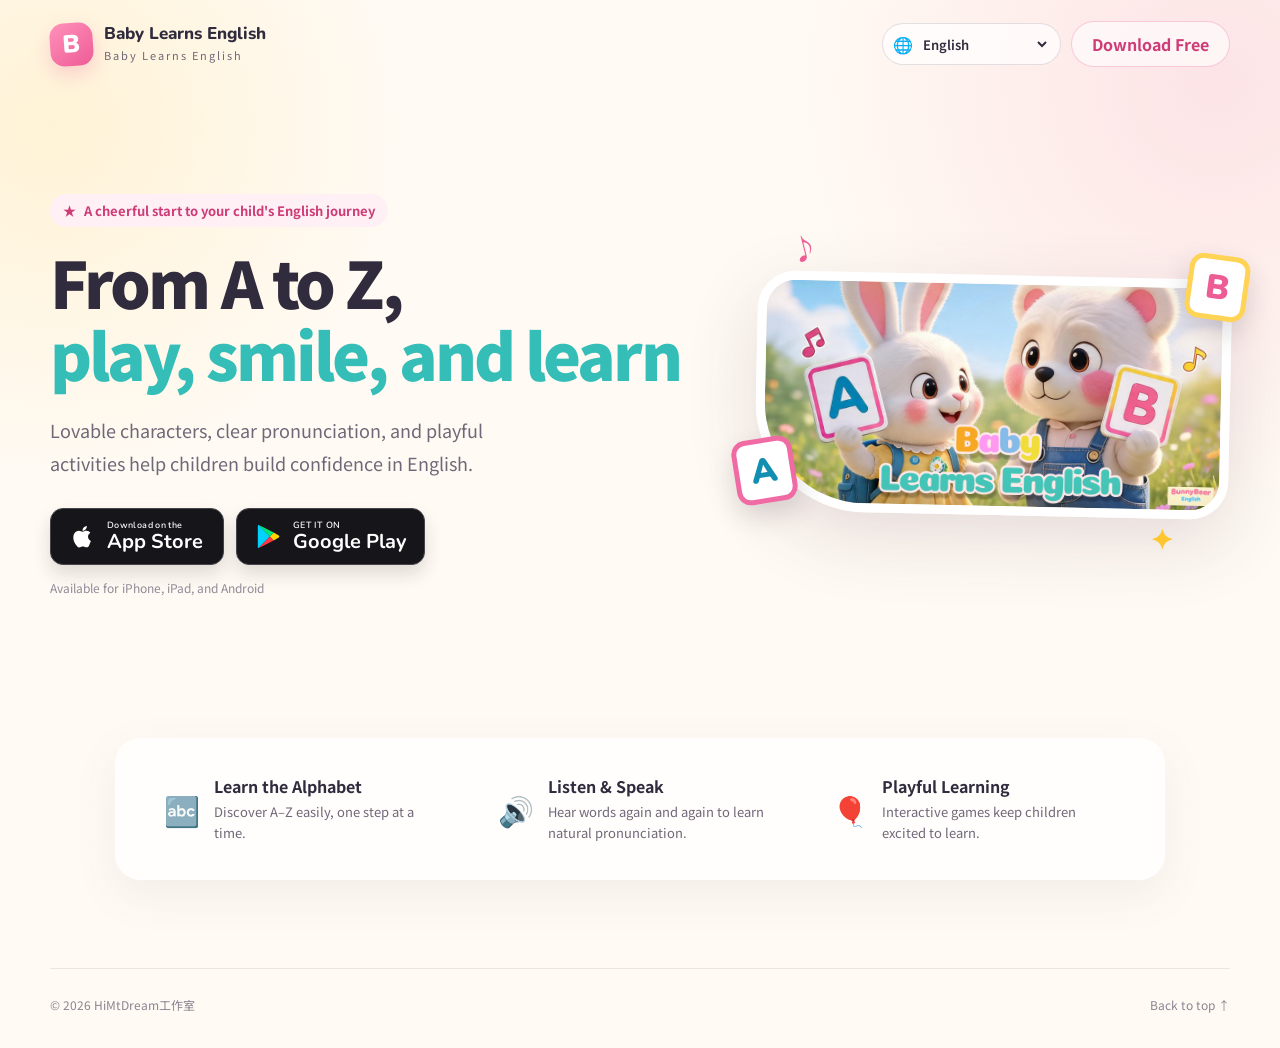
==== index.html @ d193bc9a "feat: 初次上傳" ====
<!doctype html>
<html lang="zh-Hant">
  <head>
    <meta charset="utf-8" />
    <meta name="viewport" content="width=device-width, initial-scale=1" />
    <meta name="theme-color" content="#fffaf3" />
    <meta
      name="description"
      content="Baby Learns English 寶貝學英文，陪孩子在遊戲與聲音中快樂學習英文字母。立即下載 iOS 或 Android App。"
    />
    <meta property="og:title" content="Baby Learns English｜寶貝學英文" />
    <meta
      property="og:description"
      content="陪孩子從 A 到 Z，在遊戲與聲音中快樂學英文。"
    />
    <meta property="og:image" content="res/1024_%20500.png" />
    <meta property="og:type" content="website" />
    <title>Baby Learns English｜寶貝學英文 App 下載</title>
    <link rel="stylesheet" href="styles.css" />
  </head>
  <body>
    <header class="site-header">
      <a class="brand" href="#top" aria-label="Baby Learns English">
        <span class="brand-mark" aria-hidden="true">B</span>
        <span>
          <strong>Baby Learns English</strong>
          <small data-i18n="appName">寶貝學英文</small>
        </span>
      </a>
      <div class="header-actions">
        <label class="language-picker">
          <span aria-hidden="true">🌐</span>
          <span class="sr-only" data-i18n="languageLabel">選擇語言</span>
          <select id="language-select" aria-label="選擇語言">
            <option value="zh-Hant">繁體中文</option>
            <option value="ja">日本語</option>
            <option value="id">Bahasa Indonesia</option>
            <option value="en">English</option>
            <option value="th">ไทย</option>
            <option value="vi">Tiếng Việt</option>
            <option value="ko">한국어</option>
          </select>
        </label>
        <a class="header-cta" href="#download" data-i18n="download">免費下載</a>
      </div>
    </header>

    <main id="top">
      <section class="hero" aria-labelledby="hero-title">
        <div class="hero-copy">
          <p class="eyebrow"><span aria-hidden="true">★</span> <span data-i18n="eyebrow">給孩子的英語啟蒙好夥伴</span></p>
          <h1 id="hero-title" data-i18n-html="hero">從 A 到 Z，<br /><em>開心玩、自然學</em></h1>
          <p class="lead" data-i18n="lead">
            用可愛角色、清楚發音與有趣互動，陪孩子建立學英文的第一份自信。
          </p>
          <div class="download-group" id="download" aria-label="App 下載連結">
            <a
              class="store-button apple"
              href="https://apps.apple.com/id6786215177"
              target="_blank"
              rel="noopener noreferrer"
              aria-label="前往 App Store 下載"
            >
              <svg viewBox="0 0 24 24" aria-hidden="true"><path d="M17.05 20.28c-.98.95-2.05.8-3.08.35-1.09-.46-2.09-.48-3.24 0-1.44.62-2.2.44-3.06-.35C2.79 15.25 3.51 7.59 9.05 7.31c1.26.07 2.14.69 2.88.74 1.11-.23 2.17-.89 3.35-.8 1.42.12 2.49.67 3.2 1.7-2.93 1.76-2.23 5.62.45 6.7-.54 1.42-1.24 2.84-1.88 4.63ZM12.03 7.25C11.88 5.14 13.6 3.4 15.57 3.23c.27 2.44-2.22 4.26-3.54 4.02Z" /></svg>
              <span><small>Download on the</small><strong>App Store</strong></span>
            </a>
            <a
              class="store-button google"
              href="https://play.google.com/store/apps/details?id=com.himydream.bunnycatch"
              target="_blank"
              rel="noopener noreferrer"
              aria-label="前往 Google Play 下載"
            >
              <svg viewBox="0 0 24 24" aria-hidden="true"><path fill="#00d2ff" d="M3.6 2.3a2 2 0 0 0-.45 1.28v16.84c0 .48.16.92.45 1.28l9.5-9.7-9.5-9.7Z"/><path fill="#ffd500" d="m16.27 8.76-3.17 3.23 3.18 3.25 3.87-2.2c1.13-.64 1.13-1.46 0-2.1l-3.88-2.18Z"/><path fill="#ff3a44" d="m3.6 21.7 12.68-6.46-3.18-3.25-9.5 9.71Z"/><path fill="#00e676" d="M3.6 2.3 13.1 12l3.17-3.24L3.6 2.3Z"/></svg>
              <span><small>GET IT ON</small><strong>Google Play</strong></span>
            </a>
          </div>
          <p class="download-note" data-i18n="deviceNote">支援 iPhone、iPad 與 Android 裝置</p>
        </div>

        <div class="hero-visual">
          <div class="spark spark-one" aria-hidden="true">✦</div>
          <div class="spark spark-two" aria-hidden="true">♪</div>
          <div class="image-frame">
            <img
              src="res/1024_%20500.png"
              alt="可愛兔兔和小熊拿著英文字母 A、B，一起學英文"
              width="1024"
              height="500"
            />
          </div>
          <span class="floating-card card-a" aria-hidden="true">A</span>
          <span class="floating-card card-b" aria-hidden="true">B</span>
        </div>
      </section>

      <section class="features" aria-label="App 特色">
        <article><span aria-hidden="true">🔤</span><div><h2 data-i18n="feature1Title">字母啟蒙</h2><p data-i18n="feature1Text">從基礎開始，輕鬆認識 A–Z。</p></div></article>
        <article><span aria-hidden="true">🔊</span><div><h2 data-i18n="feature2Title">聽說練習</h2><p data-i18n="feature2Text">跟著聲音反覆聽，自然熟悉發音。</p></div></article>
        <article><span aria-hidden="true">🎈</span><div><h2 data-i18n="feature3Title">趣味互動</h2><p data-i18n="feature3Text">在遊戲情境中，維持學習動力。</p></div></article>
      </section>
    </main>

    <footer>
      <p>
        © <span id="year"></span>
        <a href="https://himydream.me/" target="_blank" rel="noopener noreferrer">HiMtDream工作室</a>
      </p>
      <a href="#top" data-i18n="backToTop">回到上方 ↑</a>
    </footer>
    <script src="translations.js"></script>
  </body>
</html>
---- styles.css ----
@import url('https://fonts.googleapis.com/css2?family=Nunito:wght@600;700;800;900&family=Noto+Sans+TC:wght@400;600;700;800&display=swap');

:root {
  --ink: #302b3d;
  --muted: #6f6878;
  --pink: #ee5c96;
  --pink-dark: #ce3c77;
  --aqua: #35bdb7;
  --cream: #fffaf3;
  --white: #ffffff;
  --shadow: 0 24px 70px rgba(96, 65, 93, .16);
}

* { box-sizing: border-box; }
html { scroll-behavior: smooth; }
body {
  margin: 0;
  color: var(--ink);
  background:
    radial-gradient(circle at 4% 12%, rgba(255, 218, 111, .22), transparent 22rem),
    radial-gradient(circle at 95% 8%, rgba(238, 92, 150, .14), transparent 26rem),
    var(--cream);
  font-family: 'Noto Sans TC', sans-serif;
}
a { color: inherit; }

.site-header {
  width: min(1180px, calc(100% - 40px));
  height: 88px;
  margin: auto;
  display: flex;
  align-items: center;
  justify-content: space-between;
}
.brand { display: flex; align-items: center; gap: 11px; text-decoration: none; }
.brand-mark {
  width: 43px; height: 43px; display: grid; place-items: center;
  border-radius: 14px; background: linear-gradient(145deg, #ff91ba, var(--pink));
  color: white; font: 900 25px/1 'Nunito', sans-serif;
  box-shadow: 0 8px 20px rgba(238, 92, 150, .25); transform: rotate(-4deg);
}
.brand strong, .brand small { display: block; }
.brand strong { font: 800 17px/1.1 'Nunito', sans-serif; }
.brand small { margin-top: 3px; color: var(--muted); font-size: 11px; letter-spacing: .18em; }
.header-cta {
  padding: 10px 20px; color: var(--pink-dark); border: 1.5px solid rgba(238, 92, 150, .3);
  border-radius: 999px; background: rgba(255,255,255,.6); text-decoration: none; font-weight: 700;
}
.header-actions { display: flex; align-items: center; gap: 10px; }
.language-picker {
  height: 42px; display: flex; align-items: center; gap: 6px; padding: 0 10px;
  border: 1px solid rgba(111,104,120,.2); border-radius: 999px; background: rgba(255,255,255,.7);
}
.language-picker select {
  max-width: 145px; border: 0; outline: 0; color: var(--ink); background: transparent;
  font: 600 13px/1 'Noto Sans TC', sans-serif; cursor: pointer;
}
.sr-only {
  position: absolute; width: 1px; height: 1px; padding: 0; margin: -1px;
  overflow: hidden; clip: rect(0, 0, 0, 0); white-space: nowrap; border: 0;
}

.hero {
  width: min(1180px, calc(100% - 40px)); min-height: 650px; margin: auto;
  display: grid; grid-template-columns: .83fr 1.17fr; gap: clamp(35px, 6vw, 85px); align-items: center;
  padding: 46px 0 82px;
}
.eyebrow {
  display: inline-flex; align-items: center; gap: 8px; margin: 0 0 18px; padding: 7px 13px;
  color: var(--pink-dark); background: #fff0f6; border-radius: 999px; font-size: 13px; font-weight: 700;
}
h1 { margin: 0; font-size: clamp(43px, 5vw, 68px); line-height: 1.13; letter-spacing: -.045em; font-weight: 900; }
h1 em { color: var(--aqua); font-style: normal; white-space: nowrap; }
.lead { max-width: 470px; margin: 24px 0 28px; color: var(--muted); font-size: 18px; line-height: 1.85; }
.download-group { display: flex; flex-wrap: wrap; gap: 12px; }
.store-button {
  min-width: 174px; height: 57px; display: flex; align-items: center; gap: 10px; padding: 8px 17px;
  color: white; background: #16151a; border: 1px solid #46434d; border-radius: 13px;
  text-decoration: none; box-shadow: 0 9px 18px rgba(33, 28, 38, .14); transition: transform .2s, box-shadow .2s;
}
.store-button:hover { transform: translateY(-3px); box-shadow: 0 13px 26px rgba(33, 28, 38, .22); }
.store-button:focus-visible, .header-cta:focus-visible { outline: 3px solid #ffc3da; outline-offset: 3px; }
.store-button svg { width: 29px; height: 29px; fill: white; flex: 0 0 auto; }
.store-button span, .store-button small, .store-button strong { display: block; }
.store-button small { font: 600 9px/1 'Nunito', sans-serif; letter-spacing: .04em; }
.store-button strong { margin-top: 2px; font: 700 20px/1 'Nunito', sans-serif; }
.download-note { margin: 14px 0 0; color: #918a98; font-size: 12px; }

.hero-visual { position: relative; min-width: 0; }
.image-frame {
  position: relative; overflow: hidden; border: 9px solid white; border-radius: 38px 38px 38px 110px;
  box-shadow: var(--shadow); transform: rotate(1.2deg); isolation: isolate;
}
.image-frame::after { content: ''; position: absolute; inset: 0; box-shadow: inset 0 0 30px rgba(46, 37, 66, .08); pointer-events: none; }
.image-frame img { display: block; width: 100%; height: auto; }
.floating-card {
  position: absolute; z-index: 2; width: 61px; height: 65px; display: grid; place-items: center;
  background: white; border: 5px solid; border-radius: 14px; font: 900 34px/1 'Nunito', sans-serif;
  box-shadow: 0 12px 27px rgba(60, 48, 69, .18);
}
.card-a { left: -22px; bottom: 5%; color: #128fb0; border-color: #f06ba4; transform: rotate(-9deg); }
.card-b { right: -18px; top: -20px; color: var(--pink); border-color: #ffd353; transform: rotate(8deg); }
.spark { position: absolute; z-index: 3; font-size: 28px; font-weight: 900; }
.spark-one { right: 12%; bottom: -43px; color: #ffc62f; }
.spark-two { left: 7%; top: -48px; color: var(--pink); transform: rotate(-14deg); }

.features {
  width: min(1050px, calc(100% - 40px)); margin: 0 auto 88px; padding: 28px 34px;
  display: grid; grid-template-columns: repeat(3, 1fr); gap: 22px; background: rgba(255,255,255,.72);
  border: 1px solid rgba(255,255,255,.9); border-radius: 26px; box-shadow: 0 15px 45px rgba(107, 87, 110, .08);
}
.features article { display: flex; align-items: center; gap: 14px; padding: 7px 14px; }
.features article > span { font-size: 29px; }
.features h2 { margin: 0 0 4px; font-size: 16px; }
.features p { margin: 0; color: var(--muted); font-size: 13px; line-height: 1.6; }
footer {
  width: min(1180px, calc(100% - 40px)); margin: auto; padding: 27px 0 35px; display: flex;
  justify-content: space-between; border-top: 1px solid rgba(111,104,120,.14); color: #8c8492; font-size: 12px;
}
footer p { margin: 0; } footer a { text-decoration: none; }

@media (max-width: 850px) {
  .hero { grid-template-columns: 1fr; padding-top: 35px; text-align: center; }
  .hero-copy { display: flex; flex-direction: column; align-items: center; }
  .hero-visual { grid-row: 1; width: min(650px, 100%); margin: auto; }
  .features { grid-template-columns: 1fr; max-width: 560px; }
  .features article { justify-content: flex-start; }
}
@media (max-width: 520px) {
  .site-header, .hero, footer { width: min(100% - 28px, 1180px); }
  .site-header { height: 72px; }
  .header-cta { padding: 8px 14px; font-size: 13px; }
  .language-picker { height: 38px; padding: 0 8px; }
  .language-picker select { width: 76px; font-size: 12px; }
  .brand strong { font-size: 14px; } .brand small { font-size: 9px; }
  .brand-mark { width: 38px; height: 38px; }
  .hero { gap: 44px; padding: 25px 0 60px; }
  .image-frame { border-width: 5px; border-radius: 24px 24px 24px 58px; }
  .floating-card { width: 45px; height: 48px; border-width: 3px; font-size: 25px; }
  .card-a { left: -5px; bottom: -18px; } .card-b { right: -3px; top: -17px; }
  .spark { display: none; }
  h1 { font-size: clamp(38px, 11.5vw, 52px); }
  .lead { margin-top: 18px; font-size: 16px; }
  .download-group { width: 100%; flex-direction: column; }
  .store-button { width: 100%; justify-content: center; }
  .features { width: calc(100% - 28px); margin-bottom: 55px; padding: 22px 18px; }
}

@media (max-width: 390px) {
  .header-cta { display: none; }
}

@media (prefers-reduced-motion: reduce) {
  html { scroll-behavior: auto; }
  .store-button { transition: none; }
}
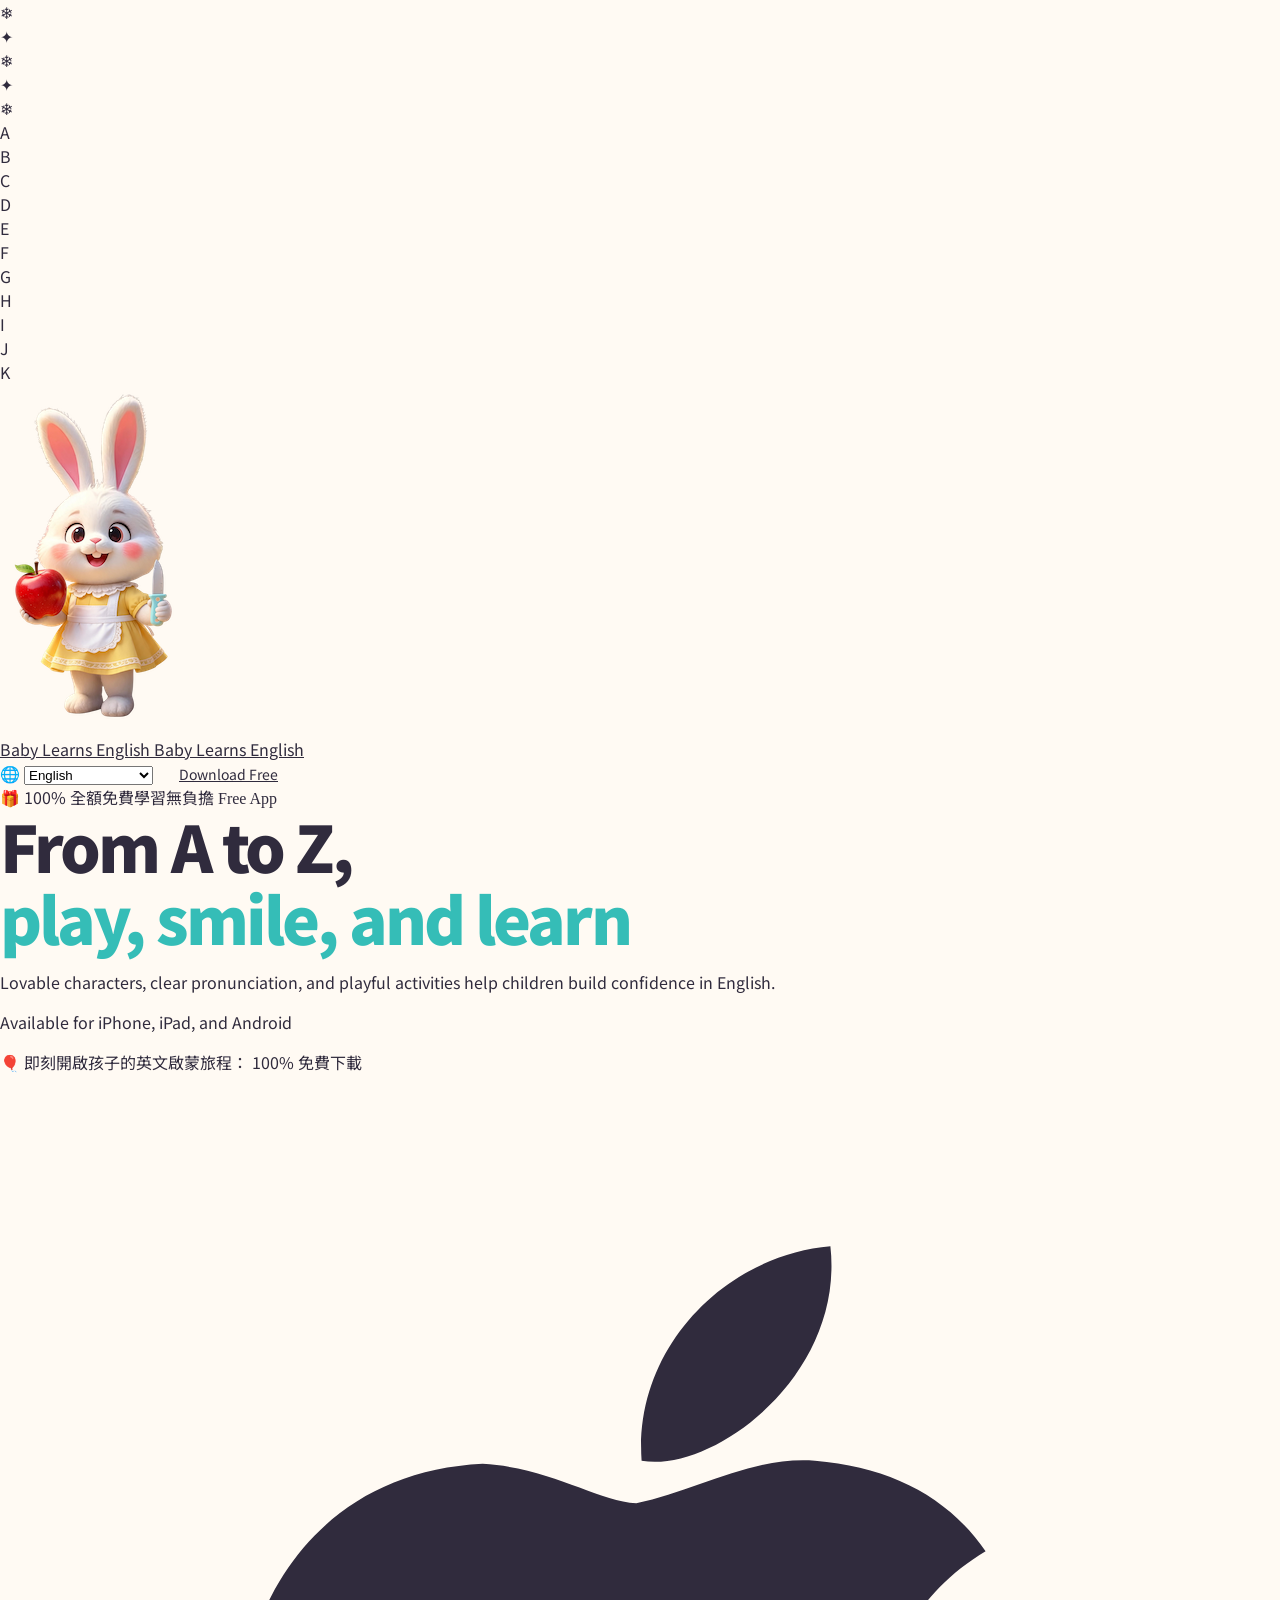
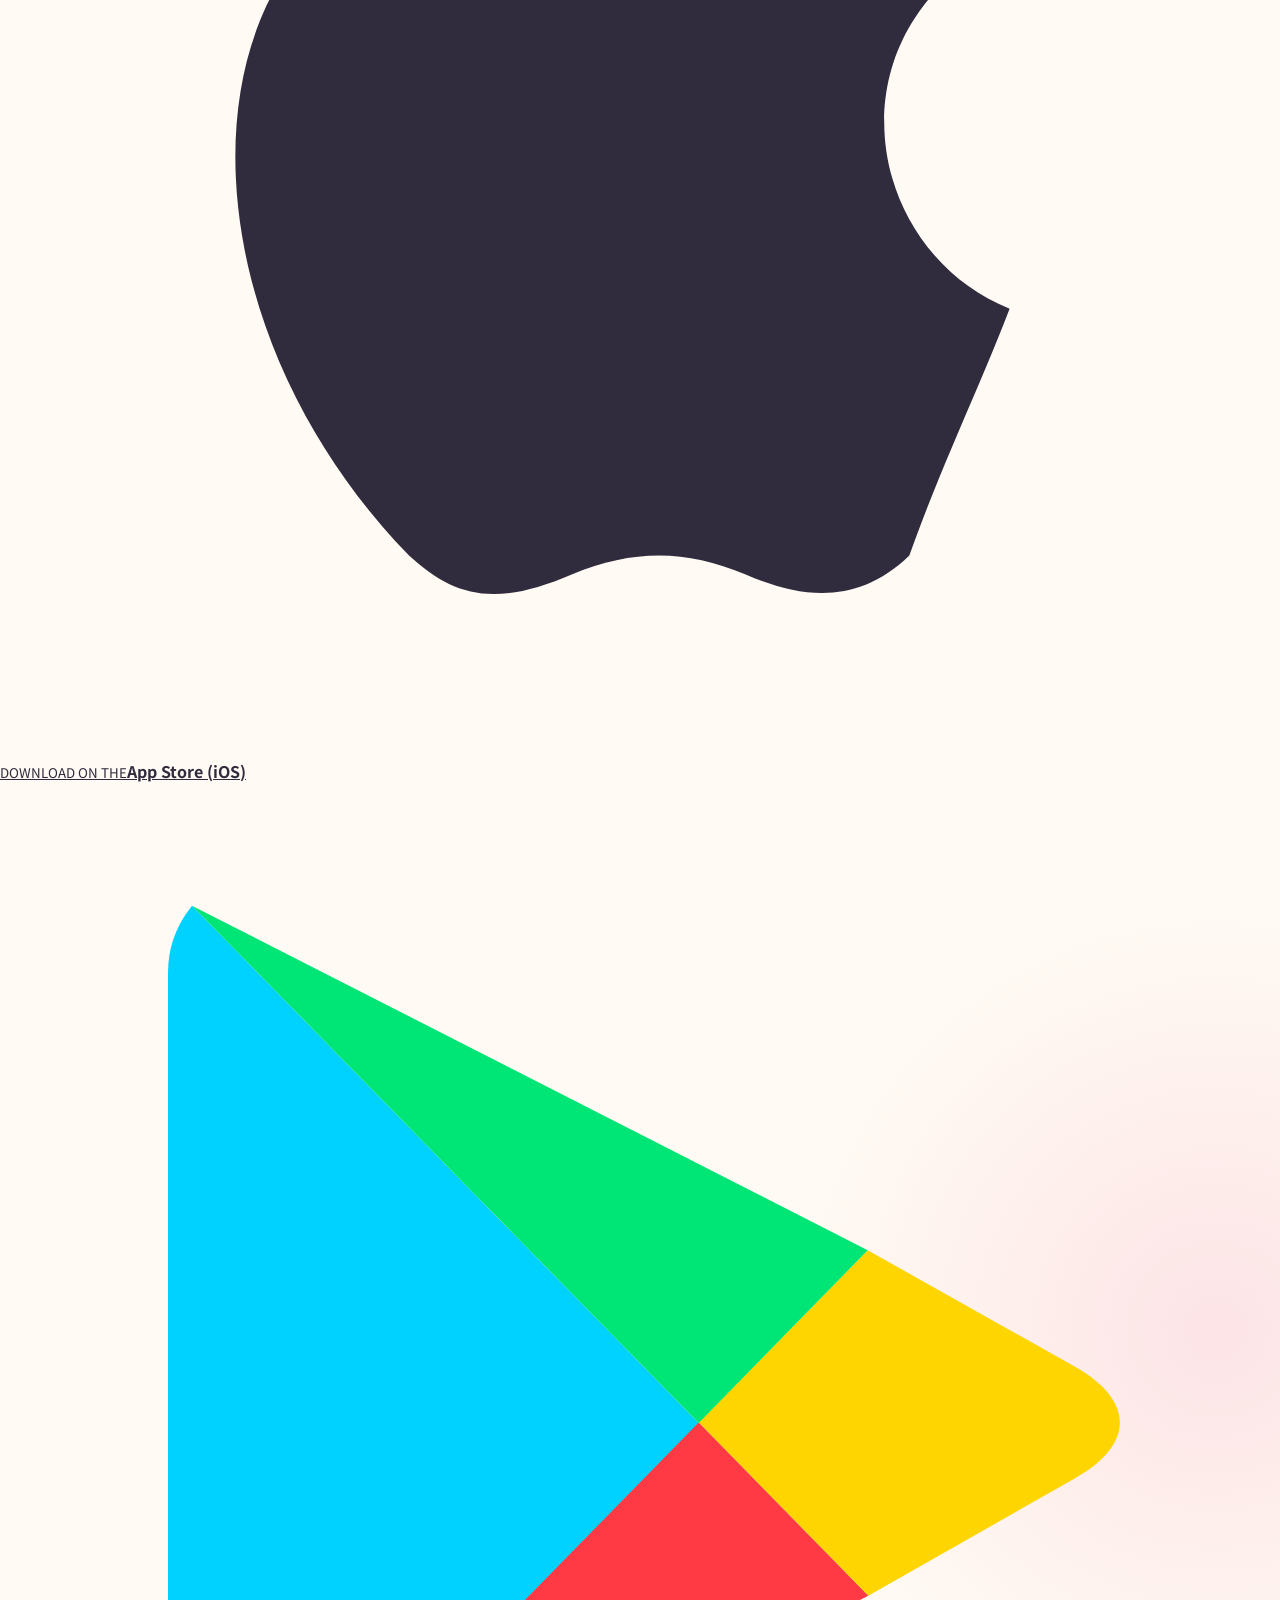
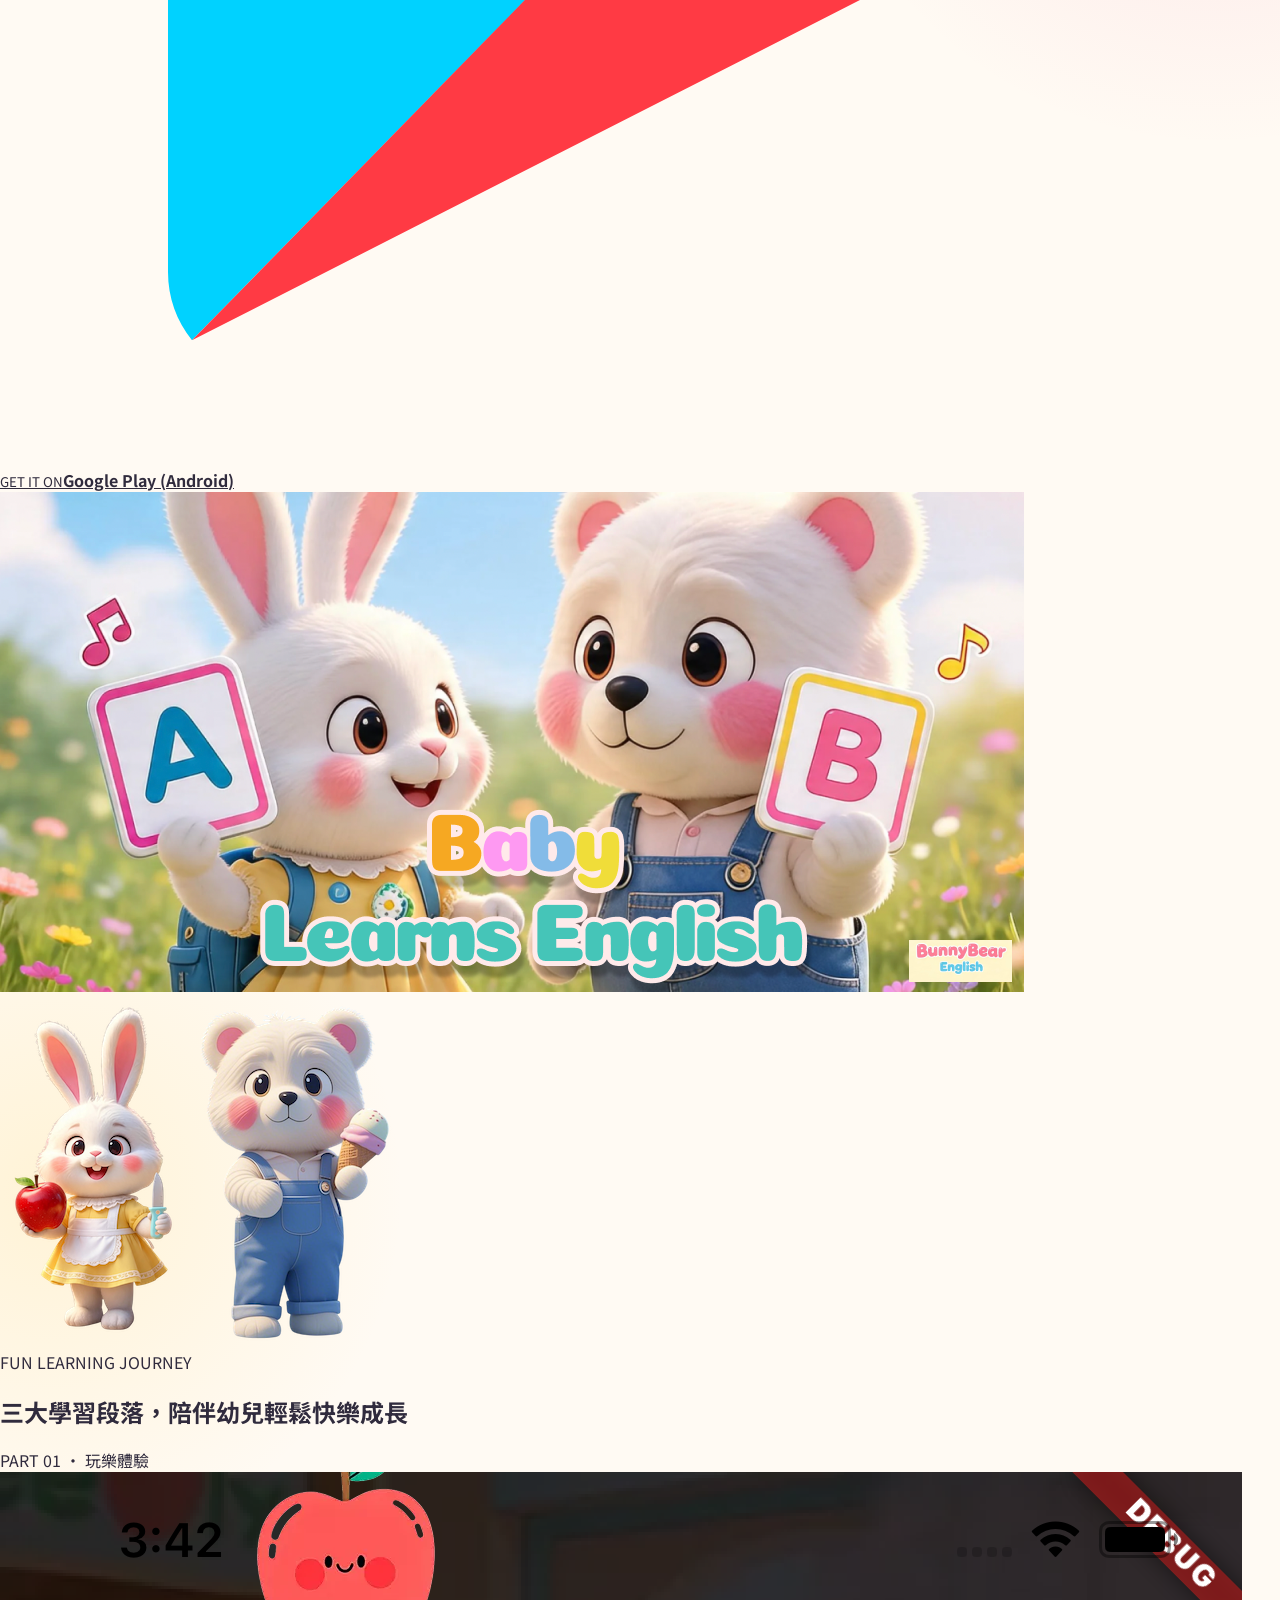
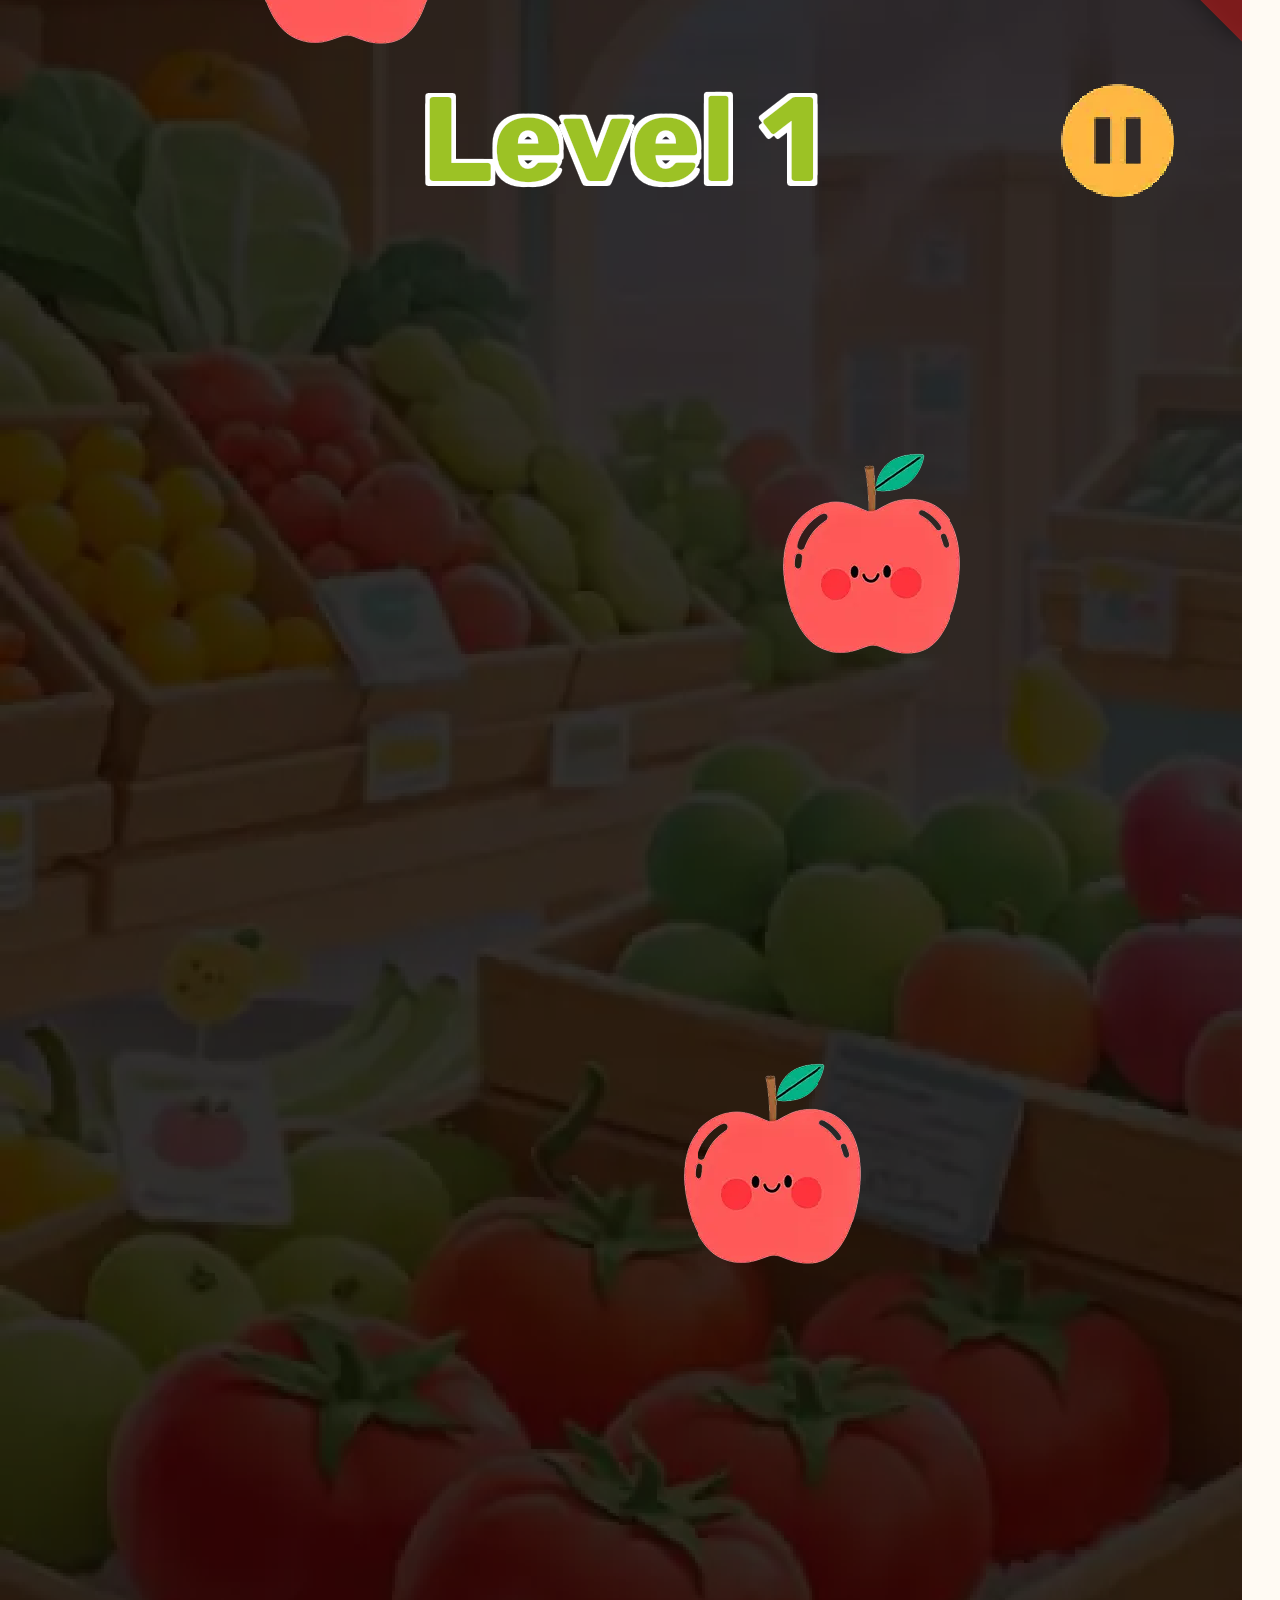
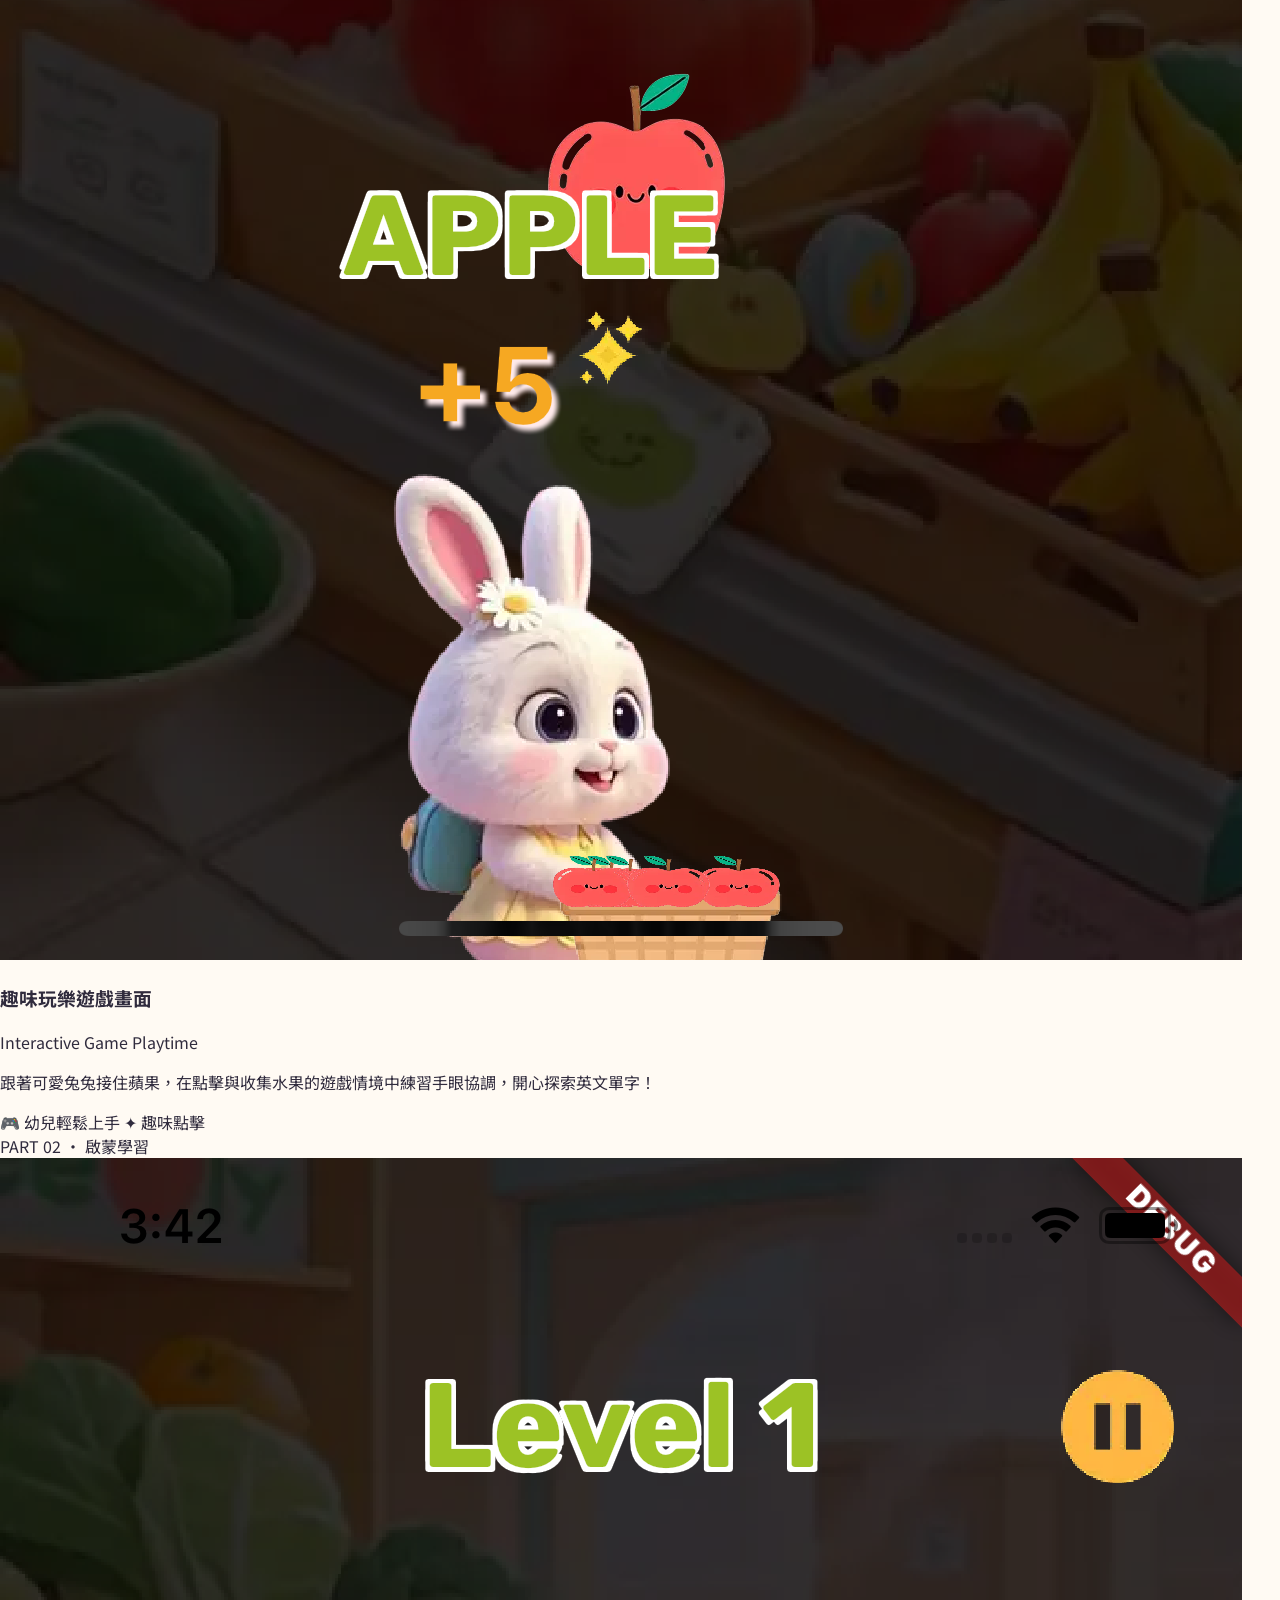
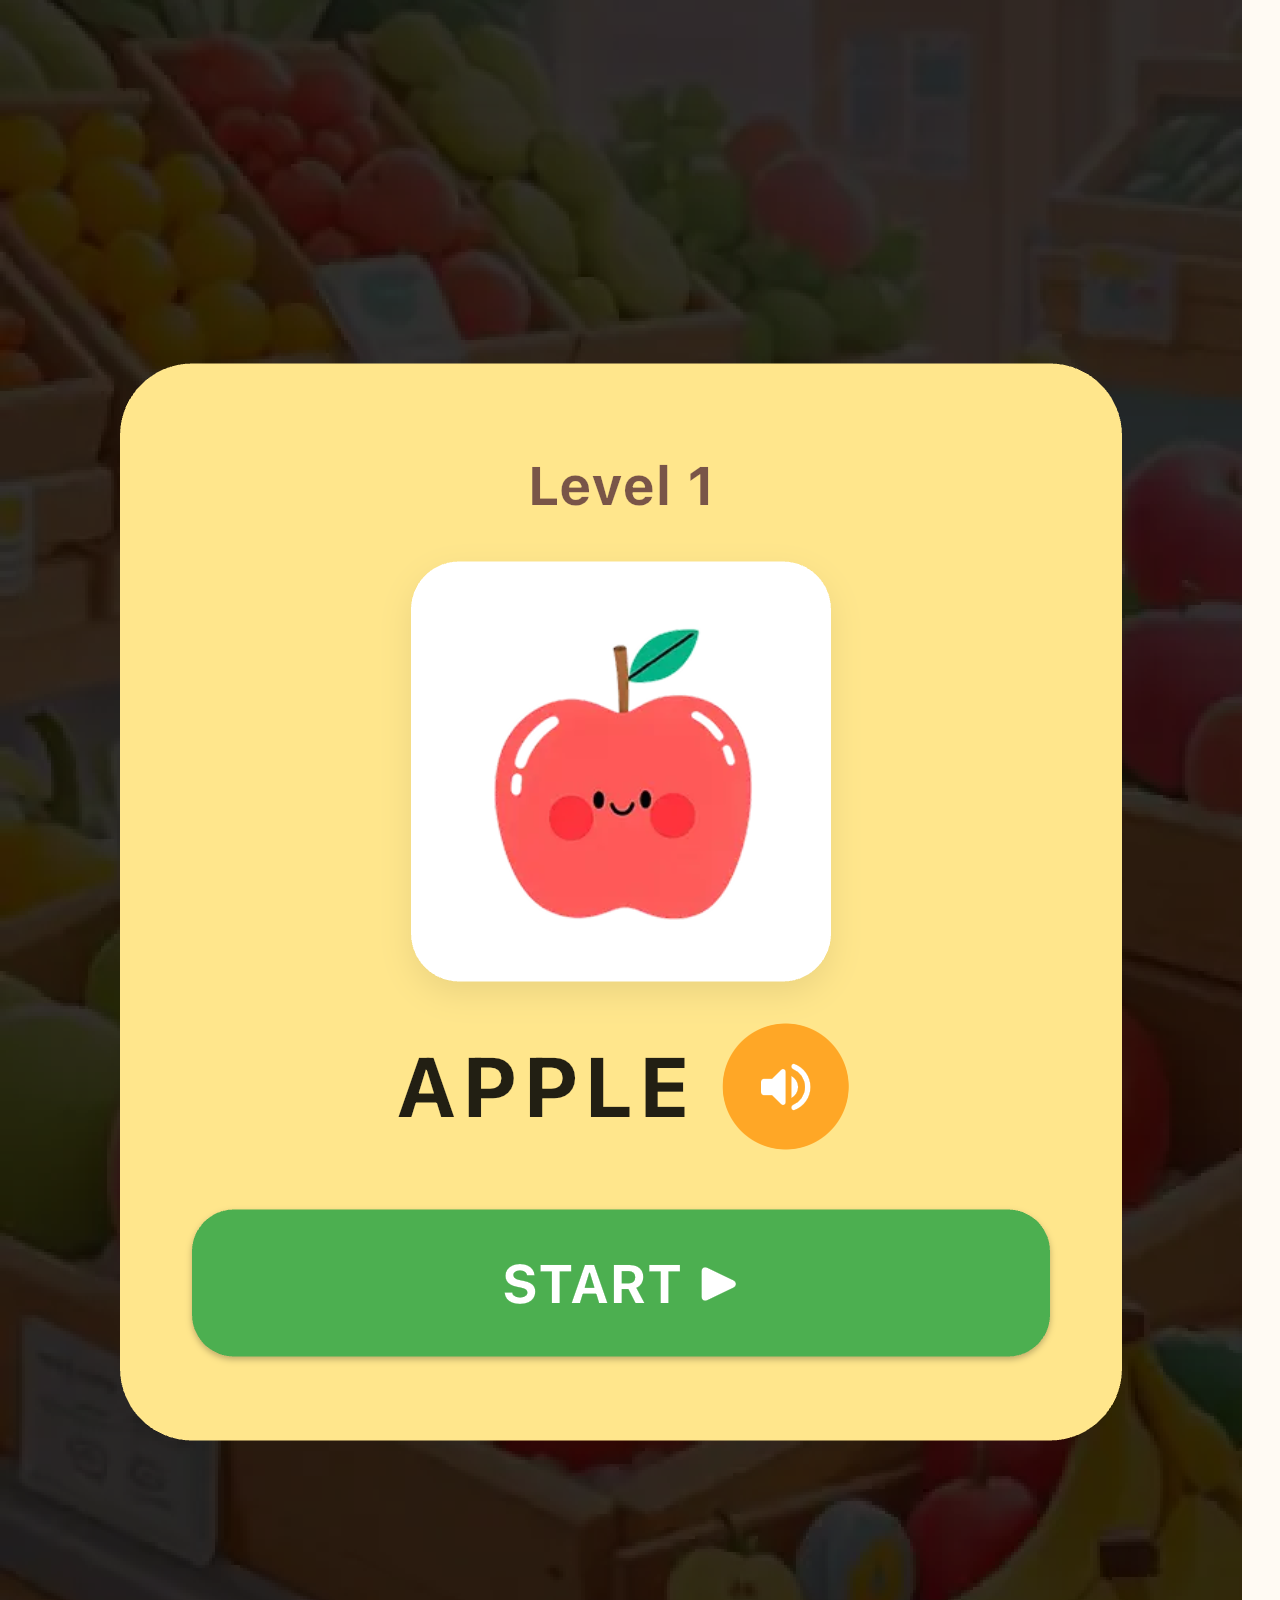
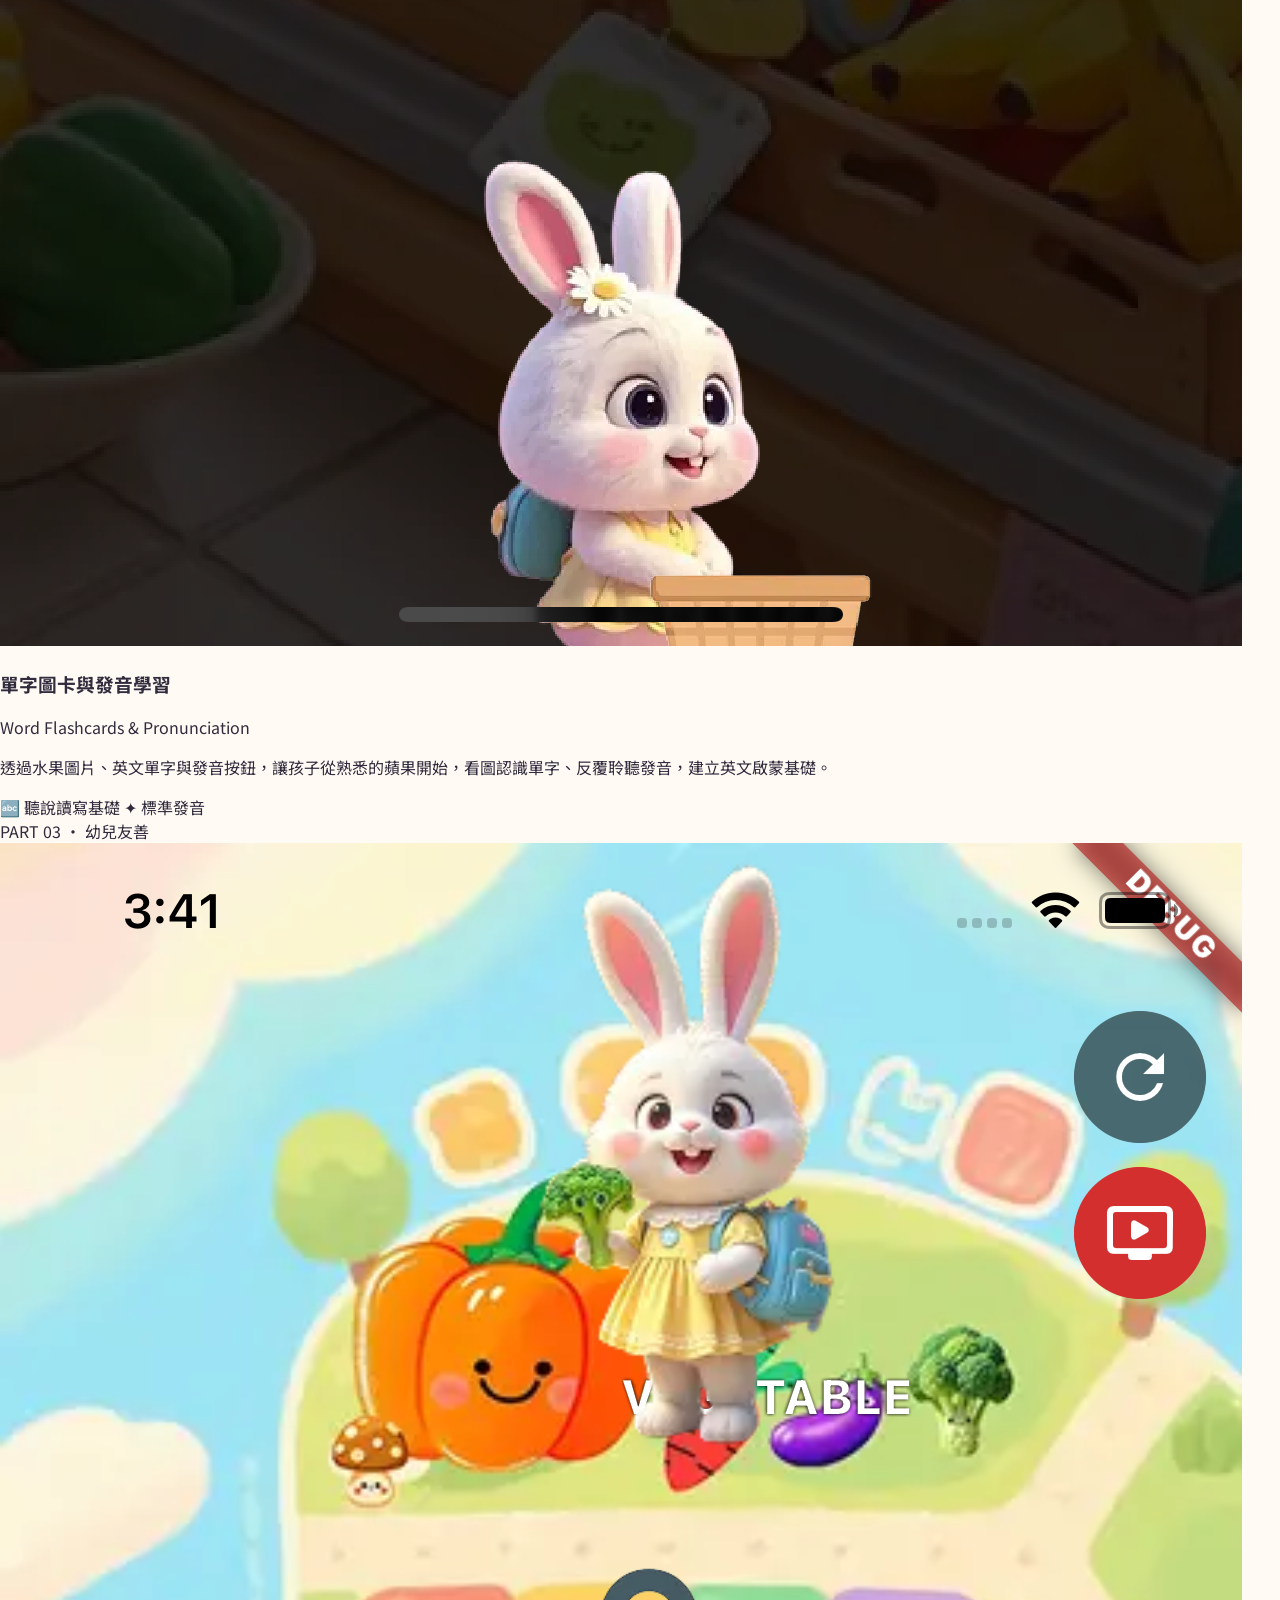
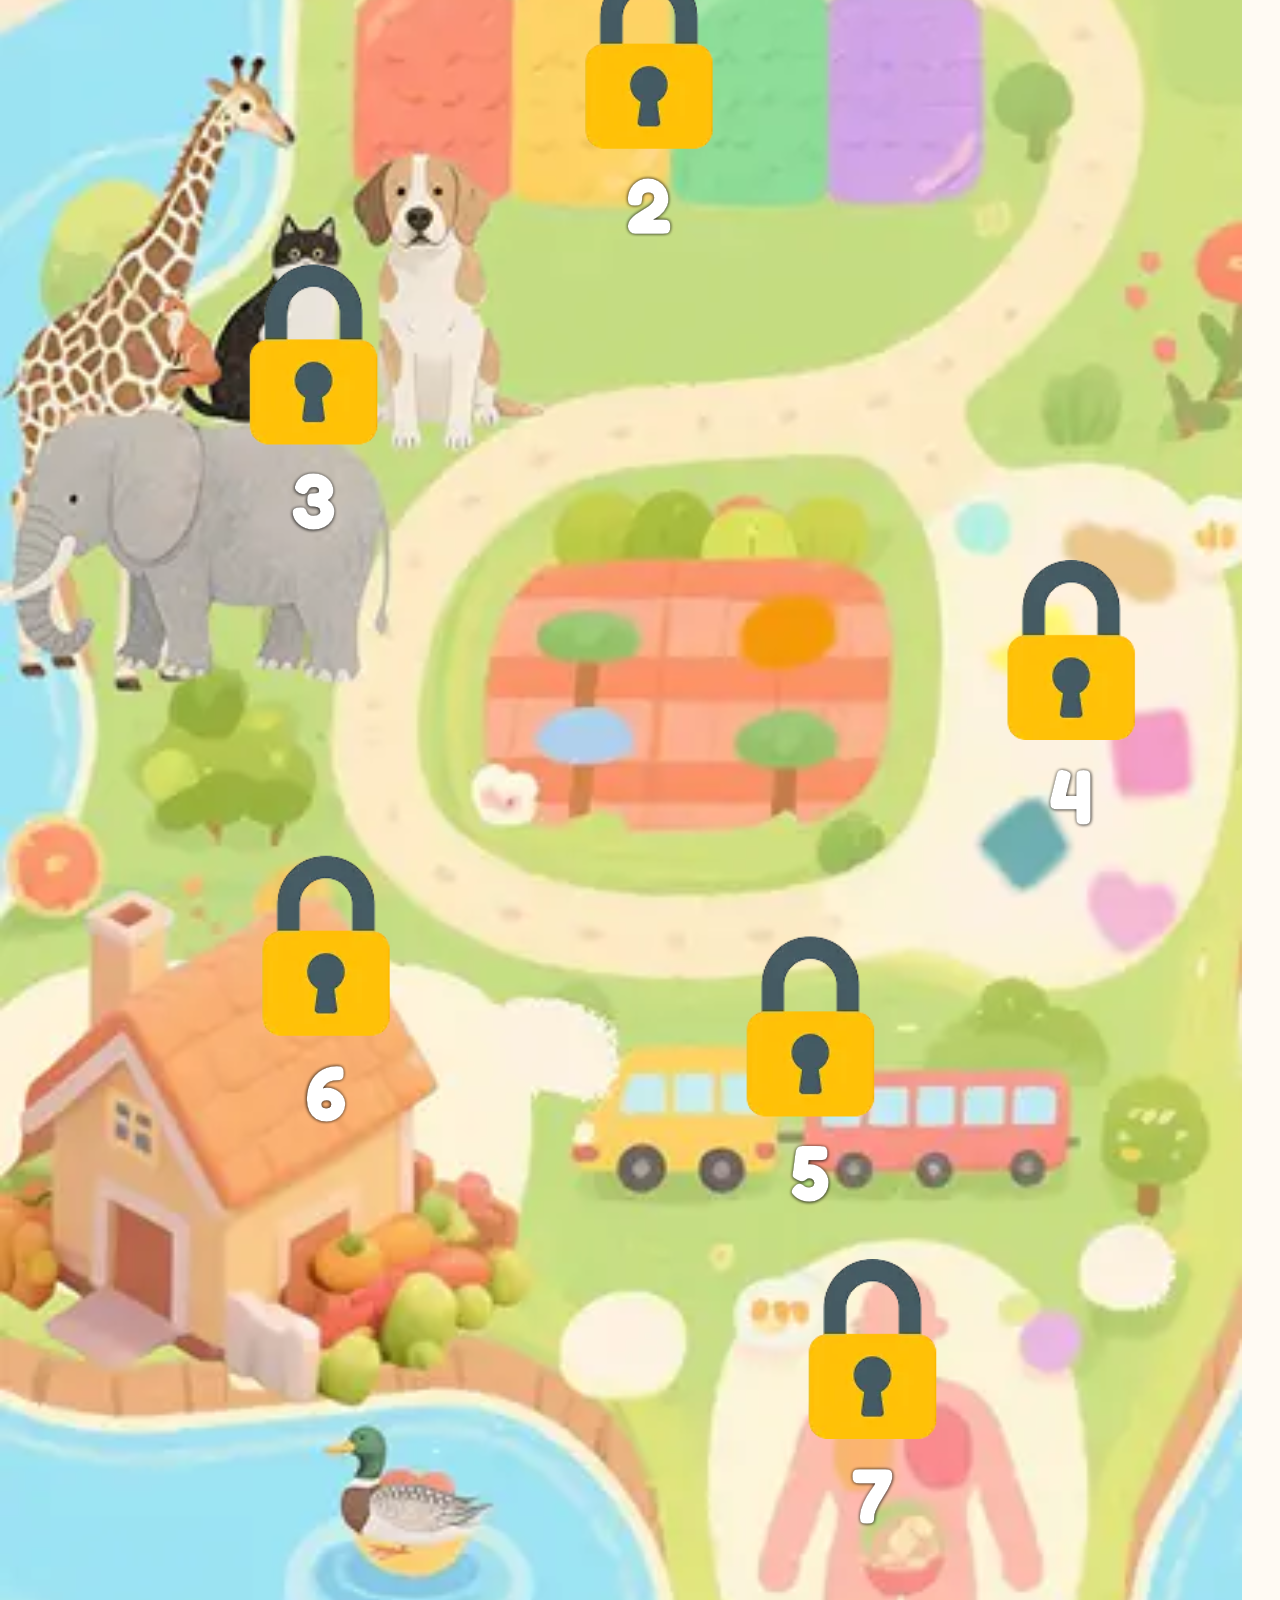
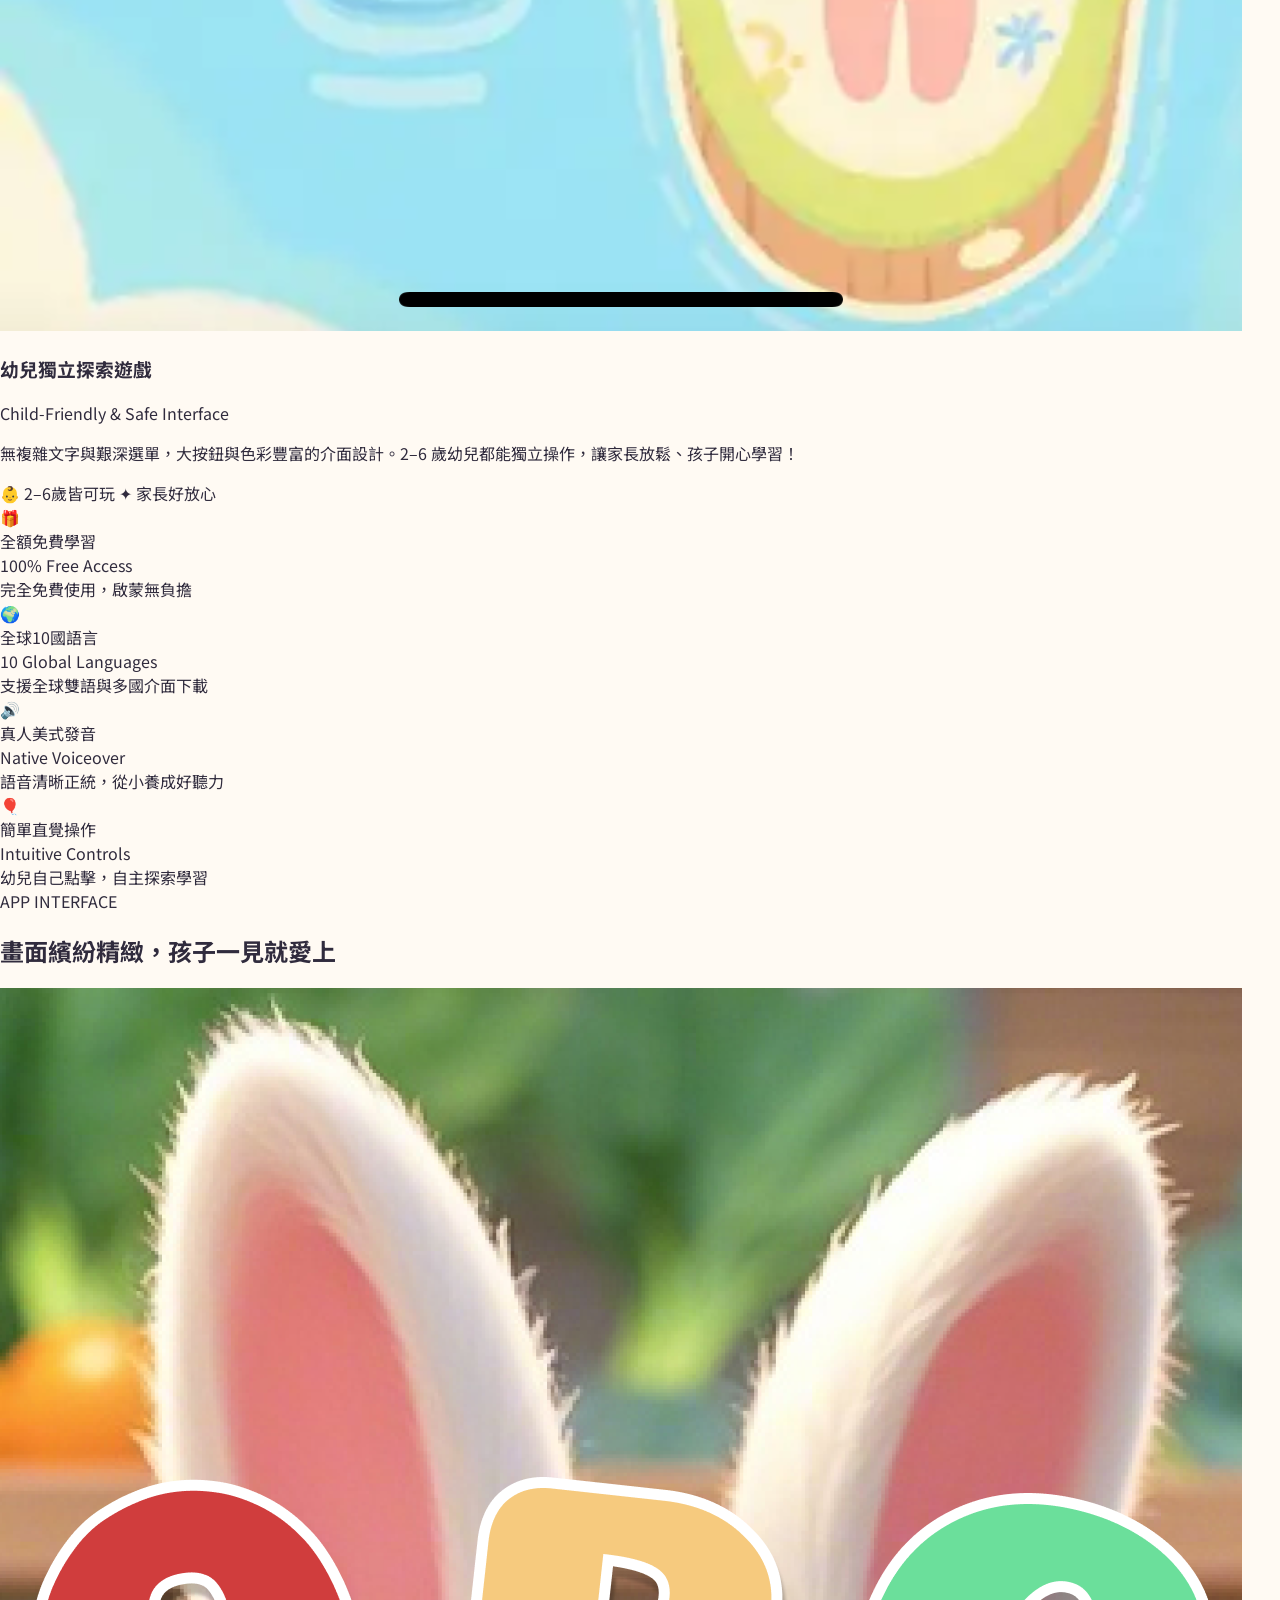
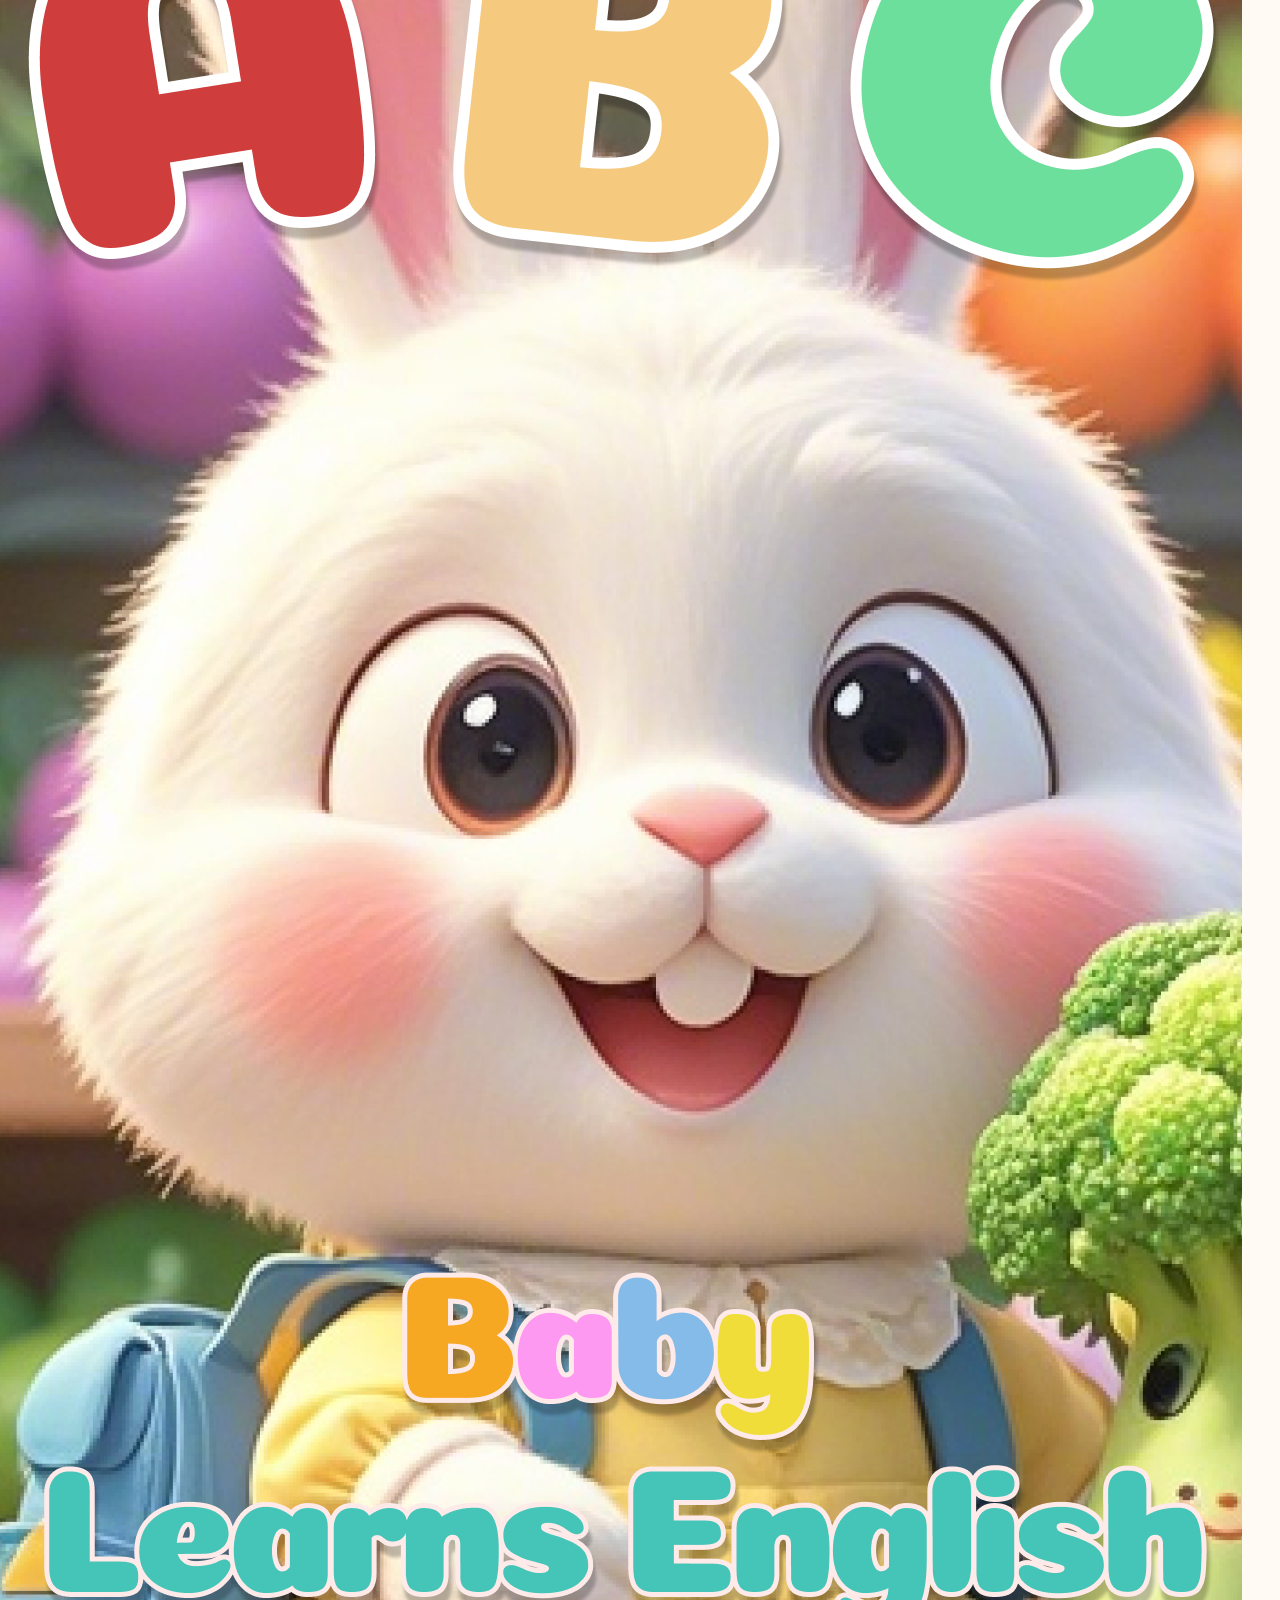
==== commit f7d548a7: "feat: 落地頁改版." ====
--- a/index.html
+++ b/index.html
@@ -6,29 +6,75 @@
     <meta name="theme-color" content="#fffaf3" />
     <meta
       name="description"
-      content="Baby Learns English 寶貝學英文，陪孩子在遊戲與聲音中快樂學習英文字母。立即下載 iOS 或 Android App。"
+      content="寶貝學英文｜適合幼兒的英文字母與發音學習 App。透過可愛角色、聲音與趣味互動，陪孩子從 A 到 Z 開心學英文，支援 iPhone、iPad 與 Android。"
     />
-    <meta property="og:title" content="Baby Learns English｜寶貝學英文" />
+    <meta name="robots" content="index,follow,max-image-preview:large" />
+    <meta property="og:title" content="寶貝學英文｜幼兒英語學習 App 下載" />
     <meta
       property="og:description"
-      content="陪孩子從 A 到 Z，在遊戲與聲音中快樂學英文。"
+      content="適合幼兒的英文字母與發音學習 App，陪孩子從 A 到 Z 開心學英文。"
     />
-    <meta property="og:image" content="res/1024_%20500.png" />
+    <meta property="og:image" content="https://qn5566.github.io/BabayLearnEnglish/res/1024_%20500.png" />
     <meta property="og:type" content="website" />
-    <title>Baby Learns English｜寶貝學英文 App 下載</title>
+    <link rel="canonical" href="https://qn5566.github.io/BabayLearnEnglish/" />
+    <meta property="og:url" content="https://qn5566.github.io/BabayLearnEnglish/" />
+    <meta name="twitter:card" content="summary_large_image" />
+    <title>寶貝學英文｜幼兒英語學習 App 下載</title>
     <link rel="stylesheet" href="styles.css" />
+    <script type="application/ld+json">
+      {
+        "@context": "https://schema.org",
+        "@type": "MobileApplication",
+        "name": "寶貝學英文",
+        "alternateName": "Baby Learns English",
+        "applicationCategory": "EducationalApplication",
+        "operatingSystem": "iOS, Android",
+        "description": "適合幼兒的英文字母與發音學習 App，透過可愛角色與趣味互動陪孩子從 A 到 Z 開心學英文。",
+        "downloadUrl": [
+          "https://apps.apple.com/app/id6786215177",
+          "https://play.google.com/store/apps/details?id=com.himydream.bunnycatch"
+        ],
+        "offers": { "@type": "Offer", "price": "0", "priceCurrency": "TWD" }
+      }
+    </script>
   </head>
   <body>
-    <header class="site-header">
-      <a class="brand" href="#top" aria-label="Baby Learns English">
-        <span class="brand-mark" aria-hidden="true">B</span>
-        <span>
-          <strong>Baby Learns English</strong>
-          <small data-i18n="appName">寶貝學英文</small>
-        </span>
+<div class="ble-wp-landing" id="ble-top">
+
+  <!-- ✨ 特效：萌萌飄雪 + 飄浮英文字母 A B C D E F G H I J K -->
+  <div class="ble-bg-floating" aria-hidden="true">
+    <div class="ble-snowflake ble-snow-1">❄</div>
+    <div class="ble-snowflake ble-snow-2">✦</div>
+    <div class="ble-snowflake ble-snow-3">❄</div>
+    <div class="ble-snowflake ble-snow-4">✦</div>
+    <div class="ble-snowflake ble-snow-5">❄</div>
+
+    <div class="ble-letter ble-l-a">A</div>
+    <div class="ble-letter ble-l-b">B</div>
+    <div class="ble-letter ble-l-c">C</div>
+    <div class="ble-letter ble-l-d">D</div>
+    <div class="ble-letter ble-l-e">E</div>
+    <div class="ble-letter ble-l-f">F</div>
+    <div class="ble-letter ble-l-g">G</div>
+    <div class="ble-letter ble-l-h">H</div>
+    <div class="ble-letter ble-l-i">I</div>
+    <div class="ble-letter ble-l-j">J</div>
+    <div class="ble-letter ble-l-k">K</div>
+  </div>
+
+  <div class="ble-shell">
+    <!-- 頂部導覽列 (含有超大醒目 App Icon) -->
+    <nav class="ble-nav" aria-label="頁面導覽">
+      <a class="ble-brand" href="#ble-top">
+        <div class="ble-brand-icon-wrap">
+          <img width="196" height="348" class="ble-app-icon-img" src="res/icon/g7.png" alt="寶貝學英文兔兔角色">
+        </div>
+        <div>
+          <span class="ble-brand-title" data-i18n="appName">寶貝學英文</span>
+          <span class="ble-brand-sub">Baby Learns English</span>
+        </div>
       </a>
-      <div class="header-actions">
-        <label class="language-picker">
+      <div class="ble-nav-actions"><label class="ble-language-picker">
           <span aria-hidden="true">🌐</span>
           <span class="sr-only" data-i18n="languageLabel">選擇語言</span>
           <select id="language-select" aria-label="選擇語言">
@@ -40,74 +86,278 @@
             <option value="vi">Tiếng Việt</option>
             <option value="ko">한국어</option>
           </select>
-        </label>
-        <a class="header-cta" href="#download" data-i18n="download">免費下載</a>
-      </div>
-    </header>
-
-    <main id="top">
-      <section class="hero" aria-labelledby="hero-title">
-        <div class="hero-copy">
-          <p class="eyebrow"><span aria-hidden="true">★</span> <span data-i18n="eyebrow">給孩子的英語啟蒙好夥伴</span></p>
-          <h1 id="hero-title" data-i18n-html="hero">從 A 到 Z，<br /><em>開心玩、自然學</em></h1>
-          <p class="lead" data-i18n="lead">
-            用可愛角色、清楚發音與有趣互動，陪孩子建立學英文的第一份自信。
+        </label><a class="ble-store ble-store-android" style="height:44px; padding:0 22px; font-size:14px;" href="#ble-download" data-i18n="download">免費下載</a></div>
+    </nav>
+
+    <!-- 首頁 Hero 主視覺 -->
+    <main>
+    <section class="ble-hero" aria-labelledby="hero-title">
+      <div class="ble-hero-grid">
+        <div>
+          <!-- ✨ 亮點：免費宣告 Badge -->
+          <div class="ble-free-badge">
+            <span>🎁 100% 全額免費學習無負擔</span>
+            <span style="font-family:'Fredoka', cursive;">Free App</span>
+          </div>
+
+          <!-- ✨ 可愛繽紛標題 (粉綠與淺藍膠囊包覆) -->
+          <h1 class="ble-title" id="hero-title" data-i18n-html="hero">
+            <span class="ble-t-pink">從 A 到 Z，</span><br>
+            陪孩子<span class="ble-t-blue">開心玩</span>、<span class="ble-t-orange">自然學</span>
+            <span class="ble-en-sub">Learn ABCs & Phonics with Fun Games!</span>
+          </h1>
+
+          <p class="ble-lead" data-i18n="lead">
+            專為幼兒啟蒙打造的英文字母與發音學習 App。結合可愛兔兔與小熊角色、生動語音互動與遊戲情境，讓孩子在無壓力、玩樂中建立英文學習的第一份自信！
           </p>
-          <div class="download-group" id="download" aria-label="App 下載連結">
-            <a
-              class="store-button apple"
-              href="https://apps.apple.com/id6786215177"
-              target="_blank"
-              rel="noopener noreferrer"
-              aria-label="前往 App Store 下載"
-            >
-              <svg viewBox="0 0 24 24" aria-hidden="true"><path d="M17.05 20.28c-.98.95-2.05.8-3.08.35-1.09-.46-2.09-.48-3.24 0-1.44.62-2.2.44-3.06-.35C2.79 15.25 3.51 7.59 9.05 7.31c1.26.07 2.14.69 2.88.74 1.11-.23 2.17-.89 3.35-.8 1.42.12 2.49.67 3.2 1.7-2.93 1.76-2.23 5.62.45 6.7-.54 1.42-1.24 2.84-1.88 4.63ZM12.03 7.25C11.88 5.14 13.6 3.4 15.57 3.23c.27 2.44-2.22 4.26-3.54 4.02Z" /></svg>
-              <span><small>Download on the</small><strong>App Store</strong></span>
-            </a>
-            <a
-              class="store-button google"
-              href="https://play.google.com/store/apps/details?id=com.himydream.bunnycatch"
-              target="_blank"
-              rel="noopener noreferrer"
-              aria-label="前往 Google Play 下載"
-            >
-              <svg viewBox="0 0 24 24" aria-hidden="true"><path fill="#00d2ff" d="M3.6 2.3a2 2 0 0 0-.45 1.28v16.84c0 .48.16.92.45 1.28l9.5-9.7-9.5-9.7Z"/><path fill="#ffd500" d="m16.27 8.76-3.17 3.23 3.18 3.25 3.87-2.2c1.13-.64 1.13-1.46 0-2.1l-3.88-2.18Z"/><path fill="#ff3a44" d="m3.6 21.7 12.68-6.46-3.18-3.25-9.5 9.71Z"/><path fill="#00e676" d="M3.6 2.3 13.1 12l3.17-3.24L3.6 2.3Z"/></svg>
-              <span><small>GET IT ON</small><strong>Google Play</strong></span>
-            </a>
-          </div>
-          <p class="download-note" data-i18n="deviceNote">支援 iPhone、iPad 與 Android 裝置</p>
-        </div>
-
-        <div class="hero-visual">
-          <div class="spark spark-one" aria-hidden="true">✦</div>
-          <div class="spark spark-two" aria-hidden="true">♪</div>
-          <div class="image-frame">
-            <img
-              src="res/1024_%20500.png"
-              alt="可愛兔兔和小熊拿著英文字母 A、B，一起學英文"
-              width="1024"
-              height="500"
-            />
-          </div>
-          <span class="floating-card card-a" aria-hidden="true">A</span>
-          <span class="floating-card card-b" aria-hidden="true">B</span>
-        </div>
-      </section>
-
-      <section class="features" aria-label="App 特色">
-        <article><span aria-hidden="true">🔤</span><div><h2 data-i18n="feature1Title">字母啟蒙</h2><p data-i18n="feature1Text">從基礎開始，輕鬆認識 A–Z。</p></div></article>
-        <article><span aria-hidden="true">🔊</span><div><h2 data-i18n="feature2Title">聽說練習</h2><p data-i18n="feature2Text">跟著聲音反覆聽，自然熟悉發音。</p></div></article>
-        <article><span aria-hidden="true">🎈</span><div><h2 data-i18n="feature3Title">趣味互動</h2><p data-i18n="feature3Text">在遊戲情境中，維持學習動力。</p></div></article>
-      </section>
+
+          <p class="ble-device-note" data-i18n="deviceNote">支援 iPhone、iPad 與 Android 裝置</p>
+          <!-- 下載卡片 -->
+          <div class="ble-download-card" id="ble-download-top">
+            <div class="ble-download-head">
+              <span>🎈 即刻開啟孩子的英文啟蒙旅程：</span>
+              <span class="ble-tag-free">100% 免費下載</span>
+            </div>
+            <div class="ble-actions">
+              <a class="ble-store ble-store-ios" href="https://apps.apple.com/app/id6786215177" target="_blank" rel="noopener noreferrer">
+                <svg viewBox="0 0 24 24" aria-hidden="true"><path fill="currentColor" d="M17.05 20.28c-.98.95-2.05.8-3.08.35-1.09-.46-2.09-.48-3.24 0-1.44.62-2.2.44-3.06-.35C2.79 15.25 3.51 7.59 9.05 7.31c1.26.07 2.14.69 2.88.74 1.11-.23 2.17-.89 3.35-.8 1.42.12 2.49.67 3.2 1.7-2.93 1.76-2.23 5.62.45 6.7-.54 1.42-1.24 2.84-1.88 4.63ZM12.03 7.25C11.88 5.14 13.6 3.4 15.57 3.23c.27 2.44-2.22 4.26-3.54 4.02Z"/></svg>
+                <div><small>DOWNLOAD ON THE</small><strong>App Store (iOS)</strong></div>
+              </a>
+              <a class="ble-store ble-store-android" href="https://play.google.com/store/apps/details?id=com.himydream.bunnycatch" target="_blank" rel="noopener noreferrer">
+                <svg viewBox="0 0 24 24" aria-hidden="true"><path fill="#00d2ff" d="M3.6 2.3a2 2 0 0 0-.45 1.28v16.84c0 .48.16.92.45 1.28l9.5-9.7-9.5-9.7Z"/><path fill="#ffd500" d="m16.27 8.76-3.17 3.23 3.18 3.25 3.87-2.2c1.13-.64 1.13-1.46 0-2.1l-3.88-2.18Z"/><path fill="#ff3a44" d="m3.6 21.7 12.68-6.46-3.18-3.25-9.5 9.71Z"/><path fill="#00e676" d="M3.6 2.3 13.1 12l3.17-3.24L3.6 2.3Z"/></svg>
+                <div><small>GET IT ON</small><strong>Google Play (Android)</strong></div>
+              </a>
+            </div>
+          </div>
+        </div>
+
+        <!-- 右側 Hero 大圖展示 -->
+        <div class="ble-hero-visual">
+          <div class="ble-hero-frame">
+            <img width="1024" height="500" src="res/1024_%20500.png" alt="寶貝學英文：可愛兔兔和小熊陪孩子認識英文字母">
+          </div>
+          <div class="ble-hero-characters" aria-hidden="true">
+            <img width="196" height="348" src="res/icon/g7.png" alt="">
+            <img width="196" height="339" src="res/icon/g2.png" alt="">
+          </div>
+        </div>
+      </div>
+    </section>
+
+    <!-- ✨ 三大學習段落介紹 (淺綠、淺藍、粉橘) -->
+    <div class="ble-sections">
+      <div class="ble-sec-head">
+        <div class="ble-sec-tag">FUN LEARNING JOURNEY</div>
+        <h2 class="ble-sec-title">三大學習段落，陪伴幼兒輕鬆快樂成長</h2>
+      </div>
+
+      <div class="ble-three-grid">
+        <!-- 段落 1：淺綠風格 -->
+        <article class="ble-part-card ble-part-1">
+          <div>
+            <span class="ble-part-badge">PART 01 ・ 玩樂體驗</span>
+            <div class="ble-part-img">
+              <img width="1242" height="2688" loading="lazy" decoding="async" src="res/screenshot/07.png" alt="兔兔接蘋果遊戲：收集水果並獲得分數">
+            </div>
+            <div class="ble-part-content">
+              <h3>趣味玩樂遊戲畫面</h3>
+              <span class="ble-part-en">Interactive Game Playtime</span>
+              <p class="ble-part-desc">
+                跟著可愛兔兔接住蘋果，在點擊與收集水果的遊戲情境中練習手眼協調，開心探索英文單字！
+              </p>
+            </div>
+          </div>
+          <div class="ble-part-footer">
+            <span>🎮 幼兒輕鬆上手</span>
+            <span>✦ 趣味點擊</span>
+          </div>
+        </article>
+
+        <!-- 段落 2：淺藍風格 -->
+        <article class="ble-part-card ble-part-2">
+          <div>
+            <span class="ble-part-badge">PART 02 ・ 啟蒙學習</span>
+            <div class="ble-part-img">
+              <img width="1242" height="2688" loading="lazy" decoding="async" src="res/screenshot/06.png" alt="英文單字圖卡：蘋果圖片、APPLE 單字與發音按鈕">
+            </div>
+            <div class="ble-part-content">
+              <h3>單字圖卡與發音學習</h3>
+              <span class="ble-part-en">Word Flashcards & Pronunciation</span>
+              <p class="ble-part-desc">
+                透過水果圖片、英文單字與發音按鈕，讓孩子從熟悉的蘋果開始，看圖認識單字、反覆聆聽發音，建立英文啟蒙基礎。
+              </p>
+            </div>
+          </div>
+          <div class="ble-part-footer">
+            <span>🔤 聽說讀寫基礎</span>
+            <span>✦ 標準發音</span>
+          </div>
+        </article>
+
+        <!-- 段落 3：粉橘風格 -->
+        <article class="ble-part-card ble-part-3">
+          <div>
+            <span class="ble-part-badge">PART 03 ・ 幼兒友善</span>
+            <div class="ble-part-img">
+              <img width="1242" height="2688" loading="lazy" decoding="async" src="res/screenshot/05.png" alt="幼兒遊戲關卡地圖：沿著彩色路線探索學習關卡">
+            </div>
+            <div class="ble-part-content">
+              <h3>幼兒獨立探索遊戲</h3>
+              <span class="ble-part-en">Child-Friendly & Safe Interface</span>
+              <p class="ble-part-desc">
+                無複雜文字與艱深選單，大按鈕與色彩豐富的介面設計。2–6 歲幼兒都能獨立操作，讓家長放鬆、孩子開心學習！
+              </p>
+            </div>
+          </div>
+          <div class="ble-part-footer">
+            <span>👶 2–6歲皆可玩</span>
+            <span>✦ 家長好放心</span>
+          </div>
+        </article>
+      </div>
+    </div>
+
+    <!-- 4 大啟蒙亮點特色條 -->
+    <div class="ble-highlights">
+      <div class="ble-hl-item">
+        <div class="ble-hl-icon">🎁</div>
+        <div class="ble-hl-title">全額免費學習</div>
+        <div class="ble-hl-en">100% Free Access</div>
+        <div class="ble-hl-desc">完全免費使用，啟蒙無負擔</div>
+      </div>
+      <div class="ble-hl-item">
+        <div class="ble-hl-icon">🌍</div>
+        <div class="ble-hl-title">全球10國語言</div>
+        <div class="ble-hl-en">10 Global Languages</div>
+        <div class="ble-hl-desc">支援全球雙語與多國介面下載</div>
+      </div>
+      <div class="ble-hl-item">
+        <div class="ble-hl-icon">🔊</div>
+        <div class="ble-hl-title">真人美式發音</div>
+        <div class="ble-hl-en">Native Voiceover</div>
+        <div class="ble-hl-desc">語音清晰正統，從小養成好聽力</div>
+      </div>
+      <div class="ble-hl-item">
+        <div class="ble-hl-icon">🎈</div>
+        <div class="ble-hl-title">簡單直覺操作</div>
+        <div class="ble-hl-en">Intuitive Controls</div>
+        <div class="ble-hl-desc">幼兒自己點擊，自主探索學習</div>
+      </div>
+    </div>
+
+    <!-- ✨ 實機遊戲畫面藝廊 (改為清爽柔和淺藍色底色 #EBF4FF) -->
+    <div class="ble-gallery-sec">
+      <div class="ble-shell">
+        <div class="ble-sec-head">
+          <div class="ble-sec-tag">APP INTERFACE</div>
+          <h2 class="ble-sec-title">畫面繽紛精緻，孩子一見就愛上</h2>
+        </div>
+        <div class="ble-gallery">
+          <div class="ble-shot-card">
+            <img width="1242" height="2688" loading="lazy" decoding="async" src="res/screenshot/01.png" alt="兔兔與 ABC 英文字母主視覺">
+            <div class="ble-shot-title">兔兔陪你學 ABC</div>
+            <div class="ble-shot-en">Learn ABCs with Bunny</div>
+          </div>
+          <div class="ble-shot-card">
+            <img width="1242" height="2688" loading="lazy" decoding="async" src="res/screenshot/02.png" alt="水果主題與兔兔角色介紹畫面">
+            <div class="ble-shot-title">水果主題探索</div>
+            <div class="ble-shot-en">Fruit Theme</div>
+          </div>
+          <div class="ble-shot-card">
+            <img width="1242" height="2688" loading="lazy" decoding="async" src="res/screenshot/03.png" alt="繽紛蔬果與兔兔角色介紹畫面">
+            <div class="ble-shot-title">繽紛蔬果世界</div>
+            <div class="ble-shot-en">Vegetable World</div>
+          </div>
+          <div class="ble-shot-card">
+            <img width="1242" height="2688" loading="lazy" decoding="async" src="res/screenshot/04.png" alt="小熊與彩色冰淇淋的顏色主題畫面">
+            <div class="ble-shot-title">顏色主題探索</div>
+            <div class="ble-shot-en">Explore Colors</div>
+          </div>
+          <div class="ble-shot-card">
+            <img width="1242" height="2688" loading="lazy" decoding="async" src="res/screenshot/05.png" alt="彩色路線與遊戲關卡地圖">
+            <div class="ble-shot-title">冒險關卡地圖</div>
+            <div class="ble-shot-en">Adventure Map</div>
+          </div>
+          <div class="ble-shot-card">
+            <img width="1242" height="2688" loading="lazy" decoding="async" src="res/screenshot/06.png" alt="APPLE 蘋果單字學習圖卡與發音按鈕">
+            <div class="ble-shot-title">單字與發音圖卡</div>
+            <div class="ble-shot-en">Word Flashcards</div>
+          </div>
+          <div class="ble-shot-card">
+            <img width="1242" height="2688" loading="lazy" decoding="async" src="res/screenshot/07.png" alt="兔兔接蘋果互動遊戲與得分畫面">
+            <div class="ble-shot-title">趣味接水果遊戲</div>
+            <div class="ble-shot-en">Fruit Catching Game</div>
+          </div>
+        </div>
+      </div>
+    </div>
+
+    <!-- ✨ FAQ 常見問題 (改為清爽柔和淺藍色底色 #EBF4FF) -->
+    <div class="ble-faq-sec">
+      <div class="ble-sec-head" style="margin-bottom:35px;">
+        <div class="ble-sec-tag">FREQUENTLY ASKED QUESTIONS</div>
+        <h2 class="ble-sec-title">家長常見問題 FAQ (Bilingual)</h2>
+      </div>
+      <div class="ble-faq-grid">
+        <!-- 淺綠 FAQ -->
+        <div class="ble-faq-item ble-faq-f1">
+          <h3>這是一款免費的學習 App 嗎？</h3>
+          <span class="ble-faq-en-q">Is this a free learning App?</span>
+          <p>是的！「寶貝學英文」為全額免費提供下載與學習使用，讓家長無須負擔訂閱費用，輕鬆給孩子最好的英文啟蒙。</p>
+          <span class="ble-faq-en-a">Yes! "Baby Learns English" is 100% free to download and play with no hidden subscription fees.</span>
+        </div>
+        <!-- 淺藍 FAQ -->
+        <div class="ble-faq-item ble-faq-f2">
+          <h3>支援全球哪些語言下載？</h3>
+          <span class="ble-faq-en-q">Which global languages are supported?</span>
+          <p>本 App 支援全球 10 國語言，包含繁體中文、簡體中文、英文、日文、韓文、法文、德文、西班牙文、越南文與泰文，方便各國家庭下載體驗！</p>
+          <span class="ble-faq-en-a">We support 10 global languages (English, Chinese, Japanese, Korean, Spanish, French, German, Vietnamese, Thai, etc.) for kids worldwide!</span>
+        </div>
+        <!-- 粉橘 FAQ -->
+        <div class="ble-faq-item ble-faq-f3">
+          <h3>適合幾歲的小朋友使用？</h3>
+          <span class="ble-faq-en-q">What age group is this designed for?</span>
+          <p>主要專為 2 至 6 歲的幼兒與學齡前兒童設計。大按鈕與遊戲化互動，讓小寶寶也能輕鬆獨立點擊操作。</p>
+          <span class="ble-faq-en-a">Designed for toddlers and preschoolers aged 2–6. Easy touch controls allow kids to explore independently.</span>
+        </div>
+        <!-- 粉紫 FAQ -->
+        <div class="ble-faq-item ble-faq-f4">
+          <h3>支援哪些手機與平板裝置？</h3>
+          <span class="ble-faq-en-q">Which devices are supported?</span>
+          <p>寶貝學英文完整支援 iOS (iPhone / iPad) 與 Android 系統，點擊下方按鈕即可免費下載安裝！</p>
+          <span class="ble-faq-en-a">Fully supports both iOS (iPhone/iPad) and Android devices. Download for free today!</span>
+        </div>
+      </div>
+    </div>
+
+    <!-- ✨ 底部大下載區：粉藍 (#A2D2FF) 到 粉綠 (#B7E4C7) 柔和淺色漸層 -->
+    <div class="ble-bottom-cta" id="ble-download">
+      <div class="ble-global-badge">🌐 支援全球 10 國語言下載 ｜ Available in 10 Languages</div>
+      <h2>給孩子最歡樂的英文啟蒙禮物！</h2>
+      <div class="ble-cta-sub">Start Learning ABCs Today - 100% FREE</div>
+      <p>立刻免費下載「寶貝學英文」，讓可愛的角色與好玩的遊戲，陪寶寶邊玩邊學！</p>
+      <div class="ble-actions">
+        <a class="ble-store ble-store-ios" href="https://apps.apple.com/app/id6786215177" target="_blank" rel="noopener noreferrer">
+          <svg viewBox="0 0 24 24" aria-hidden="true"><path fill="currentColor" d="M17.05 20.28c-.98.95-2.05.8-3.08.35-1.09-.46-2.09-.48-3.24 0-1.44.62-2.2.44-3.06-.35C2.79 15.25 3.51 7.59 9.05 7.31c1.26.07 2.14.69 2.88.74 1.11-.23 2.17-.89 3.35-.8 1.42.12 2.49.67 3.2 1.7-2.93 1.76-2.23 5.62.45 6.7-.54 1.42-1.24 2.84-1.88 4.63ZM12.03 7.25C11.88 5.14 13.6 3.4 15.57 3.23c.27 2.44-2.22 4.26-3.54 4.02Z"/></svg>
+          <div><small>DOWNLOAD ON THE</small><strong>App Store (iOS)</strong></div>
+        </a>
+        <a class="ble-store ble-store-android" href="https://play.google.com/store/apps/details?id=com.himydream.bunnycatch" target="_blank" rel="noopener noreferrer">
+          <svg viewBox="0 0 24 24" aria-hidden="true"><path fill="#00d2ff" d="M3.6 2.3a2 2 0 0 0-.45 1.28v16.84c0 .48.16.92.45 1.28l9.5-9.7-9.5-9.7Z"/><path fill="#ffd500" d="m16.27 8.76-3.17 3.23 3.18 3.25 3.87-2.2c1.13-.64 1.13-1.46 0-2.1l-3.88-2.18Z"/><path fill="#ff3a44" d="m3.6 21.7 12.68-6.46-3.18-3.25-9.5 9.71Z"/><path fill="#00e676" d="M3.6 2.3 13.1 12l3.17-3.24L3.6 2.3Z"/></svg>
+          <div><small>GET IT ON</small><strong>Google Play (Android)</strong></div>
+        </a>
+      </div>
+    </div>
+
     </main>
 
-    <footer>
-      <p>
-        © <span id="year"></span>
-        <a href="https://himydream.me/" target="_blank" rel="noopener noreferrer">HiMtDream工作室</a>
-      </p>
-      <a href="#top" data-i18n="backToTop">回到上方 ↑</a>
+    <!-- 頁尾 -->
+    <footer class="ble-footer">
+      <p>寶貝學英文 Baby Learns English © <span id="year">2026</span> ｜ 免費幼兒英文啟蒙 App ｜ 聯絡信箱：sohotguys@gmail.com</p>
+    <a href="#ble-top" data-i18n="backToTop">回到上方 ↑</a>
     </footer>
+  </div>
+</div>
+
     <script src="translations.js"></script>
   </body>
 </html>
